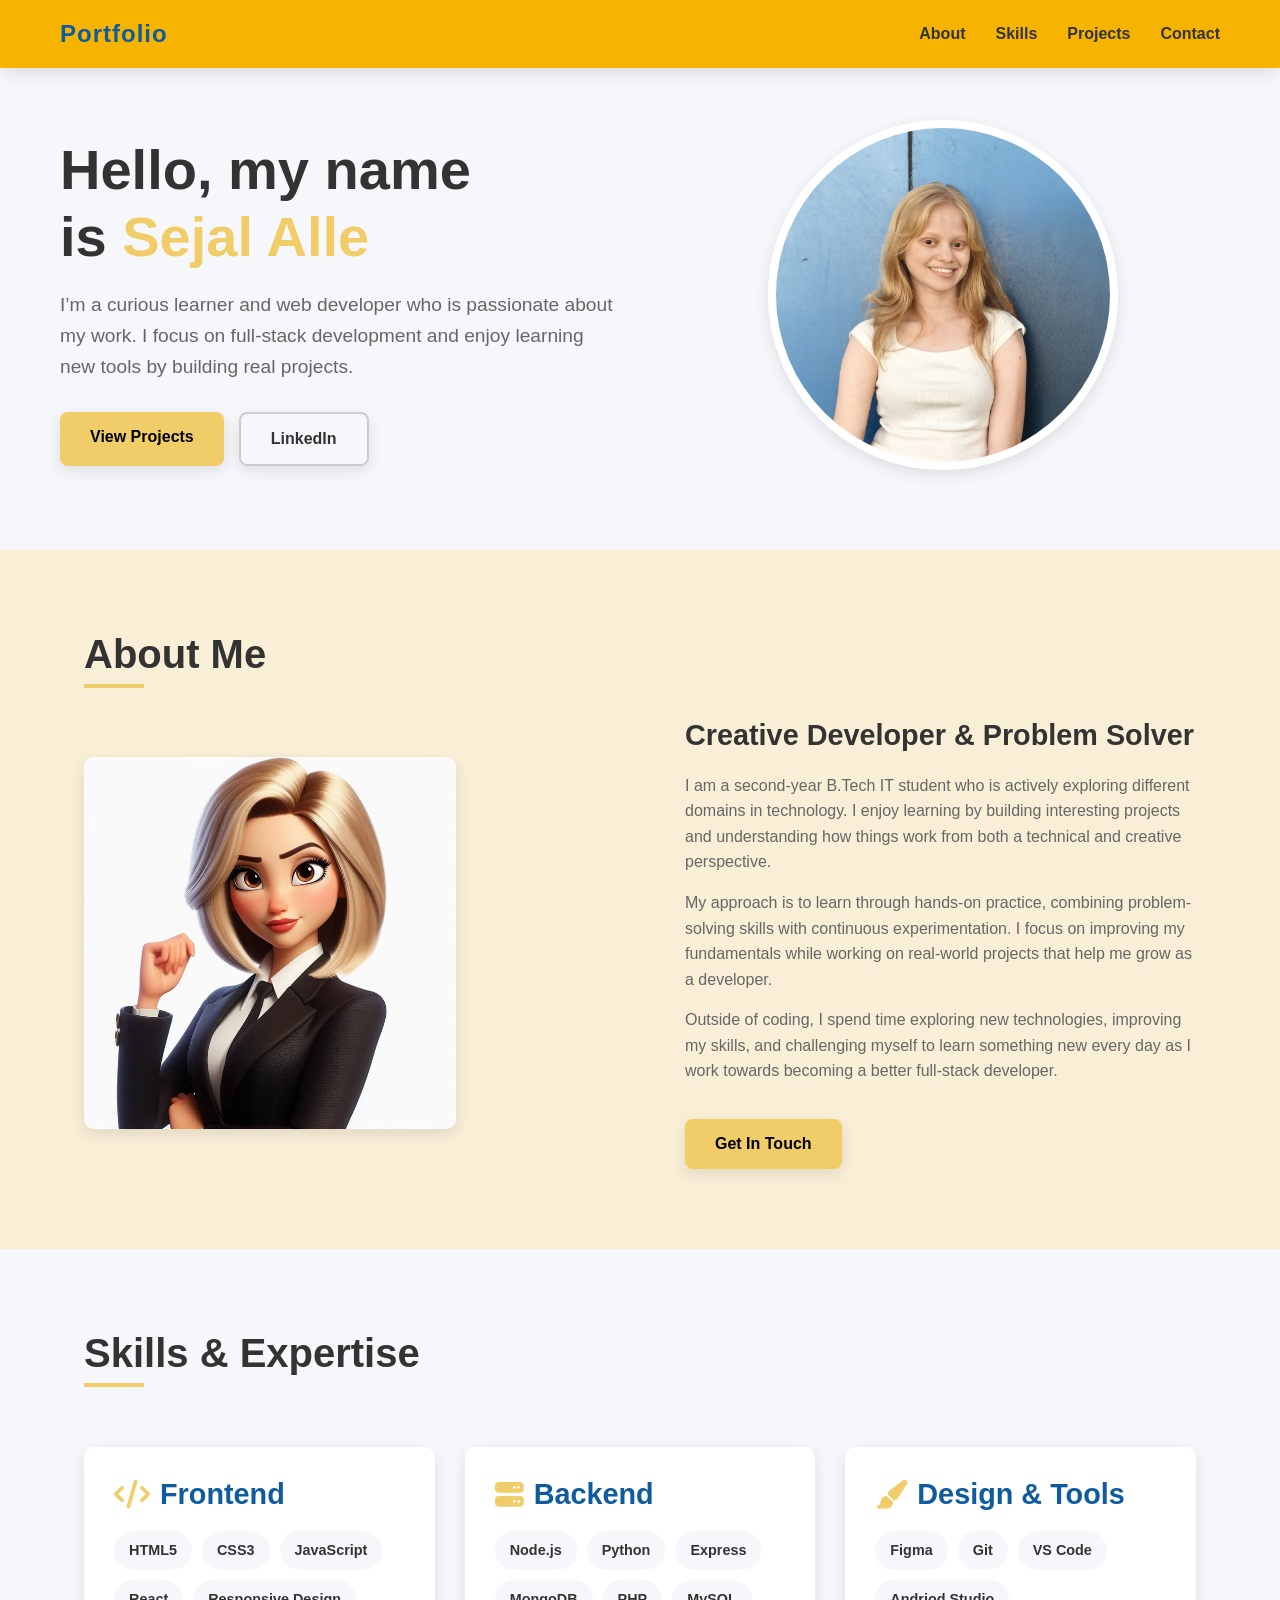
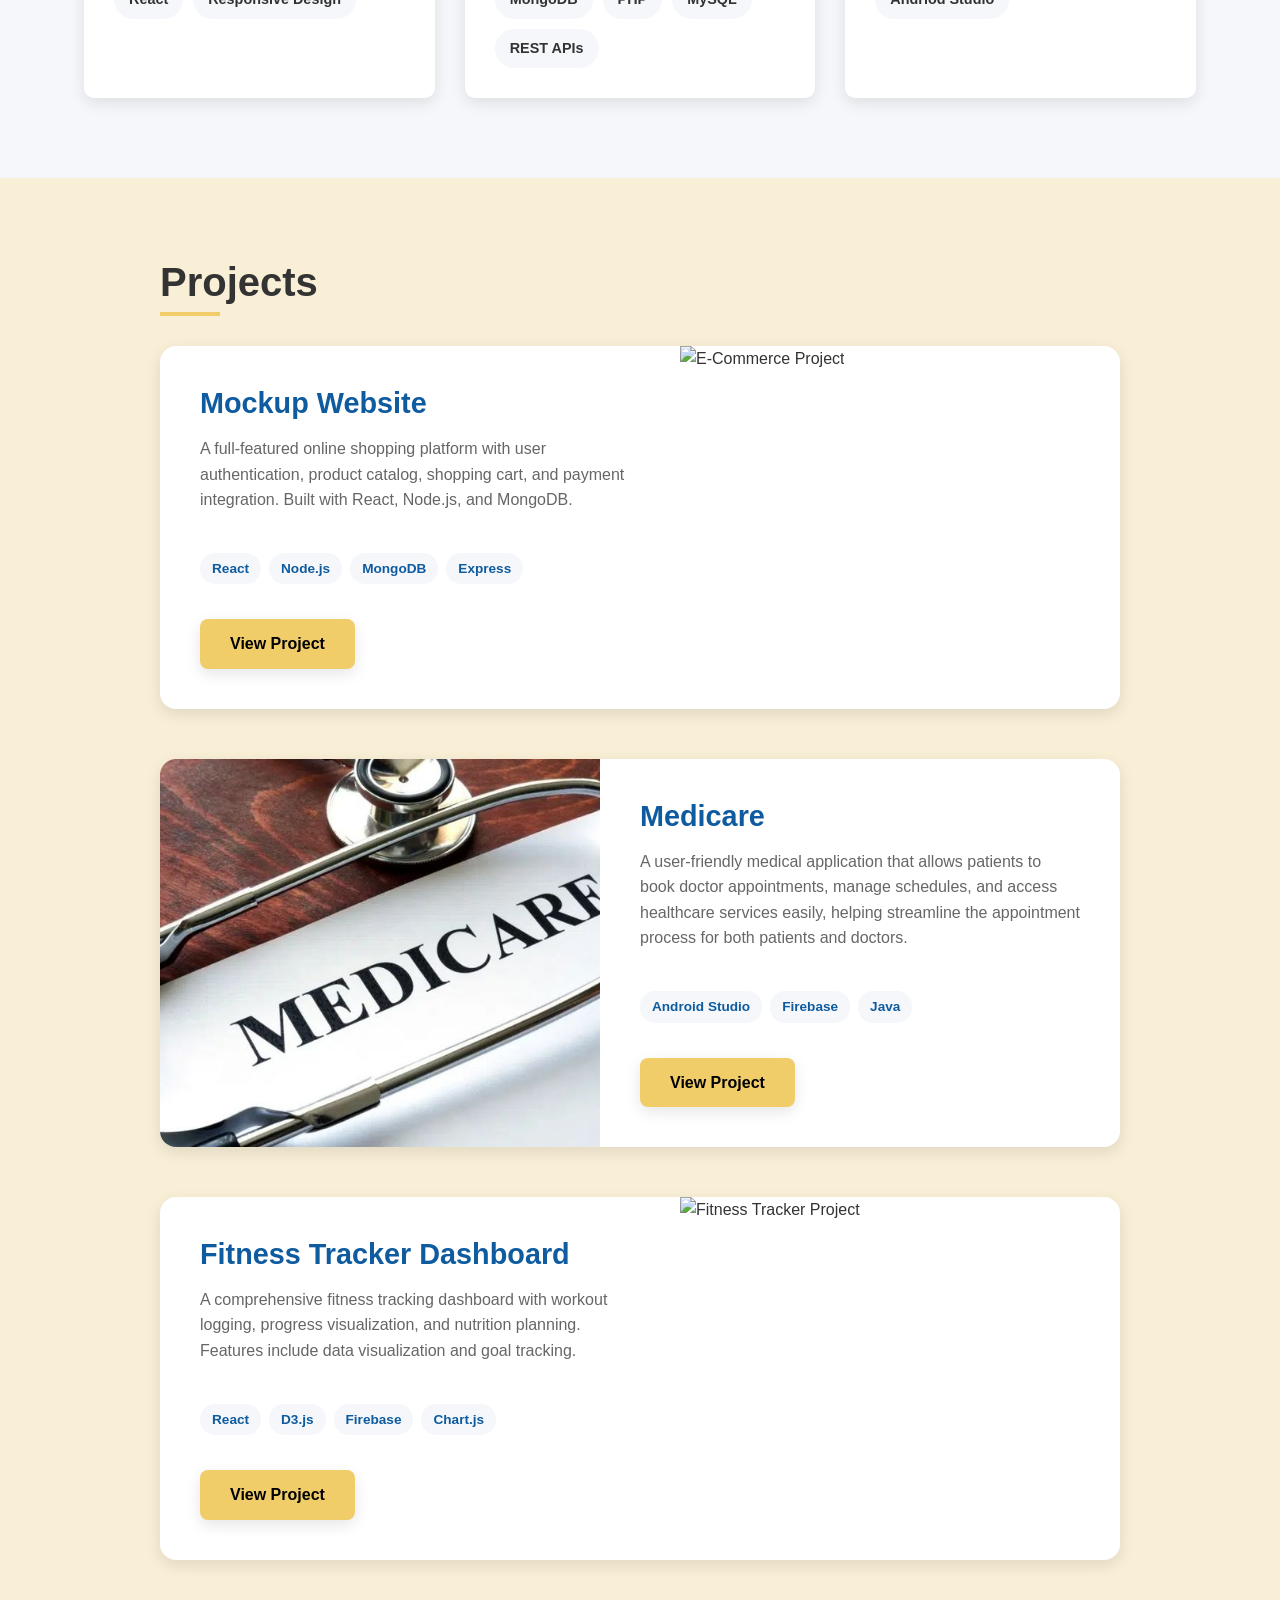
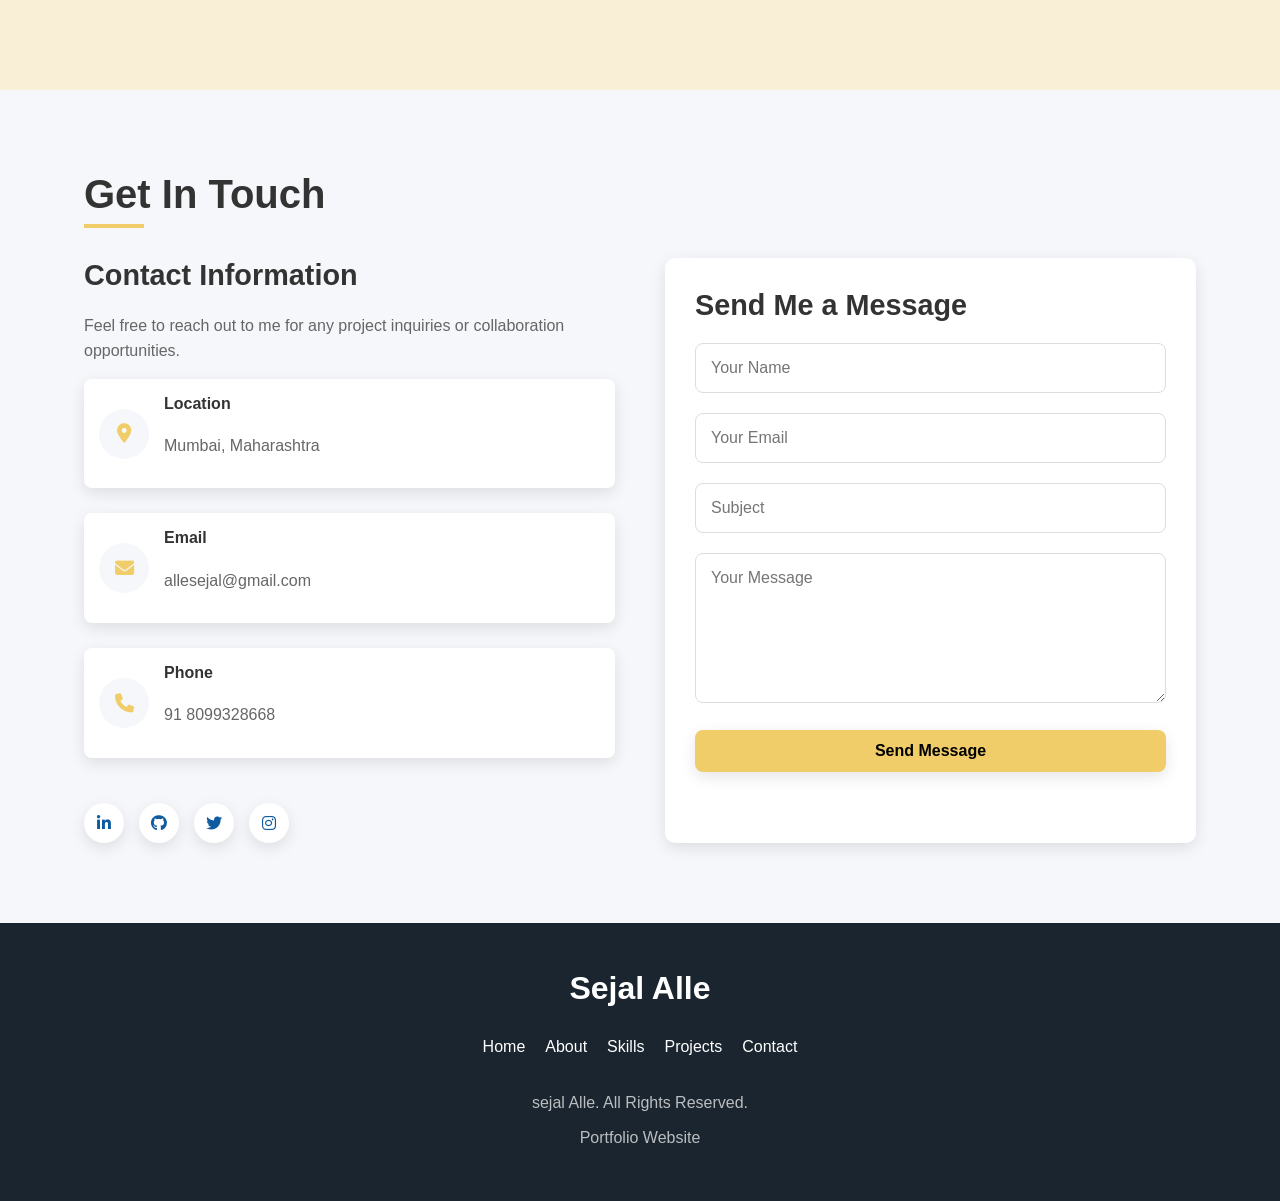
==== index.html @ 1742de55 "fist commit" ====
<!DOCTYPE html>
<html lang="en">
<head>
    <meta charset="UTF-8">
    <meta name="viewport" content="width=device-width, initial-scale=1.0">
    <title>Sejal Alle | Portfolio</title>
    <link rel="stylesheet" href="https://cdnjs.cloudflare.com/ajax/libs/font-awesome/6.4.0/css/all.min.css">
    <link rel="stylesheet" href="style.css">
</head>
<body>
    <!-- Navigation -->
    <nav class="navbar">
        <div class="nav-container">
            <div class="logo">Portfolio</div>
            <ul class="nav-links">
                <li><a href="#about">About</a></li>
                <li><a href="#skills">Skills</a></li>
                <li><a href="#projects">Projects</a></li>
                <li><a href="#contact">Contact</a></li>
            </ul>
            <div class="menu-toggle" id="menuToggle">
                <i class="fas fa-bars"></i>
            </div>
        </div>
    </nav>

    <!-- Hero Section -->
    <header class="hero" id="hero">
        <div class="hero-content">
            <!-- Left Text -->
            <div class="hero-text">
               
                <h1>Hello, my name<br>is <span>Sejal Alle</span></h1>
                <p>
                  I’m a curious learner and web developer who is passionate about my work. I focus on full-stack development and enjoy learning new tools by building real projects.                </p>
                <div class="hero-buttons">
                    <a href="#projects" class="btn primary">View Projects</a>
                    <a href="https://linkedin.com/in/sejal-alle-b240b9284" target="_blank" class="btn secondary">LinkedIn</a>
                </div>
            </div>
            <!-- Right Image -->
            <div class="hero-image">
                <img src="sejal.jpeg" alt="Sejal">
        </div>
    </header>

    <!-- About Section -->
    <section class="about" id="about">
        <div class="container">
            <h2>About Me</h2>
            <div class="about-content">
                <div class="about-image">
                    <img src="about.jpg" alt="About Sejal">
                </div>
                <div class="about-text">
                    <h3>Creative Developer & Problem Solver</h3>
                    <p>
                      I am a second-year B.Tech IT student who is actively exploring different domains in technology. I enjoy learning by building interesting projects and understanding how things work from both a technical and creative perspective.
                      </p>
                      
                      <p>
                      My approach is to learn through hands-on practice, combining problem-solving skills with continuous experimentation. I focus on improving my fundamentals while working on real-world projects that help me grow as a developer.
                      </p>
                      
                      <p>
                      Outside of coding, I spend time exploring new technologies, improving my skills, and challenging myself to learn something new every day as I work towards becoming a better full-stack developer.
                      </p>
                      
                    <a href="#contact" class="btn">Get In Touch</a>
                </div>
            </div>
        </div>
    </section>

    <!-- Skills Section -->
    <section class="skills-section" id="skills">
        <div class="container">
            <h2>Skills & Expertise</h2>
            <div class="skills-container">
                <div class="skill-category">
                    <h3><i class="fas fa-code"></i> Frontend</h3>
                    <div class="skills">
                        <span class="skill">HTML5</span>
                        <span class="skill">CSS3</span>
                        <span class="skill">JavaScript</span>
                        <span class="skill">React</span>
                        <span class="skill">Responsive Design</span>
                    </div>
                </div>
                <div class="skill-category">
                    <h3><i class="fas fa-server"></i> Backend</h3>
                    <div class="skills">
                        <span class="skill">Node.js</span>
                        <span class="skill">Python</span>
                        <span class="skill">Express</span>
                        <span class="skill">MongoDB</span>
                        <span class="skill">PHP</span>
                        <span class="skill">MySQL</span>
                        <span class="skill">REST APIs</span>
                    </div>
                </div>
                <div class="skill-category">
                    <h3><i class="fas fa-paint-brush"></i> Design & Tools</h3>
                    <div class="skills">
                        <span class="skill">Figma</span>
                        <span class="skill">Git</span>
                        <span class="skill">VS Code</span>
                        <span class="skill">Andriod Studio</span>
                    </div>
                </div>
            </div>
        </div>
    </section>

    <!-- Projects Section -->
    <section class="projects" id="projects">
        <div class="container">
            <h2>Projects</h2>
            <!-- Project 1 -->
            <div class="project-card">
                <div class="project-text">
                    <h3>Mockup Website</h3>
                    <p>A full-featured online shopping platform with user authentication, product catalog, shopping cart, and payment integration. Built with React, Node.js, and MongoDB.</p>
                    <div class="tech-stack">
                        <span>React</span>
                        <span>Node.js</span>
                        <span>MongoDB</span>
                        <span>Express</span>
                    </div>
                    <a href="#" class="btn">View Project</a>
                </div>
                <div class="project-image">
                    <img src="https://images.unsplash.com/photo-1544367567-0f2fcb009e0b?ixlib=rb-4.0.3&ixid=M3wxMjA3fDB8MHxwaG90by1wYWdlfHx8fGVufDB8fHx8fA%3D%3D&auto=format&fit=crop&w=1124&q=80" alt="E-Commerce Project">
                </div>
            </div>
            <!-- Project 2 -->
            <div class="project-card reverse">
                <div class="project-text">
                  <h3>Medicare</h3>
                  <p>
                  A user-friendly medical application that allows patients to book doctor appointments, manage schedules, and access healthcare services easily, helping streamline the appointment process for both patients and doctors.
                  </p>
                  
                    <div class="tech-stack">
                        <span>Android Studio</span>
                        <span>Firebase</span>
                        <span>Java</span>
                    </div>
                    <a href="#" class="btn">View Project</a>
                </div>
                <div class="project-image">
                  <img src="medicare.jpg" alt="Medicare Application">
                </div>
            </div>
            <!-- Project 3 -->
            <div class="project-card">
                <div class="project-text">
                    <h3>Fitness Tracker Dashboard</h3>
                    <p>A comprehensive fitness tracking dashboard with workout logging, progress visualization, and nutrition planning. Features include data visualization and goal tracking.</p>
                    <div class="tech-stack">
                        <span>React</span>
                        <span>D3.js</span>
                        <span>Firebase</span>
                        <span>Chart.js</span>
                    </div>
                    <a href="#" class="btn">View Project</a>
                </div>
                <div class="project-image">
                    <img src="https://images.unsplash.com/photo-1519389950473-47ba0277781c?ixlib=rb-4.0.3&ixid=M3wxMjA3fDB8MHxwaG90by1wYWdlfHx8fGVufDB8fHx8fA%3D%3D&auto=format&fit=crop&w=1170&q=80" alt="Fitness Tracker Project">
                </div>
            </div>
        </div>
    </section>

    <!-- Contact Section -->
    <section class="contact" id="contact">
        <div class="container">
            <h2>Get In Touch</h2>
            <div class="contact-content">
                <div class="contact-info">
                    <h3>Contact Information</h3>
                    <p>Feel free to reach out to me for any project inquiries or collaboration opportunities.</p>
                    <div class="contact-item">
                        <div class="contact-icon">
                            <i class="fas fa-map-marker-alt"></i>
                        </div>
                        <div>
                            <h4>Location</h4>
                            <p>Mumbai, Maharashtra</p>
                        </div>
                    </div>
                    <div class="contact-item">
                        <div class="contact-icon">
                            <i class="fas fa-envelope"></i>
                        </div>
                        <div>
                            <h4>Email</h4>
                            <p>allesejal@gmail.com</p>
                        </div>
                    </div>
                    <div class="contact-item">
                        <div class="contact-icon">
                            <i class="fas fa-phone"></i>
                        </div>
                        <div>
                            <h4>Phone</h4>
                            <p>91 8099328668</p>
                        </div>
                    </div>
                    <div class="social-links">
                        <a href="https://linkedin.com/in/sejal-alle-b240b9284" target="_blank"><i class="fab fa-linkedin-in"></i></a>
                        <a href="https://github.com/sejalalle" target="_blank"><i class="fab fa-github"></i></a>
                        <a href="https://twitter.com/" target="_blank"><i class="fab fa-twitter"></i></a>
                        <a href="https://www.instagram.com/sejal_alle_15/" target="_blank"><i class="fab fa-instagram"></i></a>
                    </div>
                </div>
                <div class="contact-form">
                    <h3>Send Me a Message</h3>
                    <form id="contactForm">
                        <input type="text" placeholder="Your Name" required>
                        <input type="email" placeholder="Your Email" required>
                        <input type="text" placeholder="Subject" required>
                        <textarea placeholder="Your Message" rows="5" required></textarea>
                        <button type="submit" class="btn">Send Message</button>
                    </form>
                </div>
            </div>
        </div>
    </section>

    <!-- Footer -->
    <footer>
        <div class="container">
            <div class="footer-logo">Sejal Alle</div>
            <div class="footer-links">
                <a href="#hero">Home</a>
                <a href="#about">About</a>
                <a href="#skills">Skills</a>
                <a href="#projects">Projects</a>
                <a href="#contact">Contact</a>
            </div>
            <p>sejal Alle. All Rights Reserved.</p>
            <p>Portfolio Website</p>
        </div>
    </footer>

    <script src="script.js"></script>
</body>
</html>
---- style.css ----
* {
    margin: 0;
    padding: 0;
    box-sizing: border-box;
    font-family: 'Segoe UI', Tahoma, Geneva, Verdana, sans-serif;
}

:root {
    --primary-color: #0e5b9f;
    --secondary-color: #09caf6;
    --accent-color: #f1cd6a;
    --light-color: #f5f7fa;
    --dark-color: #1a252f;
    --text-color: #333;
    --text-light: #666;
    --shadow: 0 5px 15px rgba(0, 0, 0, 0.1);
    --transition: all 0.3s ease;
}

html {
    scroll-behavior: smooth;
}

body {
    line-height: 1.6;
    color: var(--text-color);
    background-color: #f9efd7;
    overflow-x: hidden;
}

.container {
    width: 90%;
    max-width: 1200px;
    margin: 0 auto;
    padding: 0 20px;
}

section {
    padding: 80px 0;
}

h1, h2, h3, h4 {
    font-weight: 700;
    line-height: 1.2;
    margin-bottom: 20px;
}

h2 {
    font-size: 2.5rem;
    position: relative;
    display: inline-block;
    margin-bottom: 40px;
}

h2:after {
    content: '';
    position: absolute;
    bottom: -10px;
    left: 0;
    width: 60px;
    height: 4px;
    background-color: var(--accent-color);
}

h3 {
    font-size: 1.8rem;
}

p {
    margin-bottom: 15px;
    color: var(--text-light);
    line-height: 1.6;
}

.btn {
    display: inline-block;
    padding: 12px 30px;
    background-color: var(--accent-color);
    color: #000;
    border: none;
    border-radius: 8px;
    cursor: pointer;
    text-decoration: none;
    font-weight: 600;
    transition: var(--transition);
    box-shadow: var(--shadow);
    font-size: 16px;
}

.btn:hover {
    background-color: #edd79f;
    transform: translateY(-3px);
    box-shadow: 0 8px 20px rgba(0, 0, 0, 0.15);
}

.btn.primary {
    background-color: var(--accent-color);
    color: #000;
}

.btn.secondary {
    background-color: transparent;
    border: 2px solid #ccc;
    color: var(--text-color);
}

.btn.secondary:hover {
    background-color: #f5f5f5;
    border-color: var(--accent-color);
    color: var(--accent-color);
}

/* Navigation */
.navbar {
    position: fixed;
    top: 0;
    left: 0;
    width: 100%;
    background-color: #f6b400;
    box-shadow: var(--shadow);
    z-index: 1000;
    padding: 15px 0;
}

.nav-container {
    display: flex;
    justify-content: space-between;
    align-items: center;
    max-width: 1200px;
    margin: 0 auto;
    padding: 0 20px;
}

.logo {
    font-weight: 700;
    font-size: 24px;
    letter-spacing: 1px;
    color: var(--primary-color);
}

.nav-links {
    display: flex;
    list-style: none;
    gap: 30px;
}

.nav-links a {
    text-decoration: none;
    color: var(--text-color);
    font-weight: 600;
    font-size: 16px;
    transition: var(--transition);
    padding: 5px 0;
    position: relative;
}

.nav-links a:hover {
    color: var(--accent-color);
}

.nav-links a:after {
    content: '';
    position: absolute;
    bottom: 0;
    left: 0;
    width: 0;
    height: 2px;
    background-color: var(--accent-color);
    transition: width 0.3s ease;
}

.nav-links a:hover:after {
    width: 100%;
}

.menu-toggle {
    display: none;
    font-size: 1.5rem;
    cursor: pointer;
    color: var(--primary-color);
}

/* Hero Section */
.hero {
    padding: 120px 0 80px;
    background-color: var(--light-color);
}

.hero-content {
    display: flex;
    align-items: center;
    justify-content: space-between;
    max-width: 1200px;
    margin: 0 auto;
    padding: 0 20px;
    gap: 50px;
}

.hero-text {
    flex: 1;
    max-width: 600px;
}

.hero-text small {
    color: var(--text-light);
    font-size: 16px;
    display: block;
    margin-bottom: 10px;
}

.hero-text h1 {
    font-size: 3.5rem;
    margin: 12px 0;
    line-height: 1.2;
}

.hero-text h1 span {
    color: var(--accent-color);
}

.hero-text p {
    font-size: 1.2rem;
    margin: 20px 0 30px;
    color: var(--text-light);
}

.hero-buttons {
    display: flex;
    gap: 15px;
    margin-top: 30px;
}

.hero-image {
    flex: 1;
    display: flex;
    justify-content: center;
    align-items: center;
}

.hero-image img {
    width: 350px;
    height: 350px;
    border-radius: 50%;
    object-fit: cover;
    border: 8px solid white;
    box-shadow: var(--shadow);
}

/* About Section */
.about-content {
    display: grid;
    grid-template-columns: 1fr 1fr;
    gap: 50px;
    align-items: center;
}

.about-image {
    width: 70%;
    border-radius: 10px;
    overflow: hidden;
    box-shadow: var(--shadow);
}

.about-image img {
    width: 100%;
    height: auto;
    display: block;
    transition: transform 0.5s ease;
}

.about-image img:hover {
    transform: scale(1.05);
}

.about-text {
    padding-left: 20px;
}

.about-text .btn {
    margin-top: 20px;
}

/* Skills Section */
.skills-section {
    background-color: var(--light-color);
}

.skills-container {
    display: grid;
    grid-template-columns: repeat(auto-fit, minmax(300px, 1fr));
    gap: 30px;
    margin-top: 30px;
}

.skill-category {
    background-color: white;
    padding: 30px;
    border-radius: 10px;
    box-shadow: var(--shadow);
    transition: var(--transition);
}

.skill-category:hover {
    transform: translateY(-10px);
    box-shadow: 0 15px 30px rgba(0, 0, 0, 0.15);
}

.skill-category h3 {
    display: flex;
    align-items: center;
    gap: 10px;
    color: var(--primary-color);
    margin-bottom: 20px;
}

.skill-category h3 i {
    color: var(--accent-color);
}

.skills {
    display: flex;
    flex-wrap: wrap;
    gap: 10px;
}

.skill {
    background-color: var(--light-color);
    padding: 8px 15px;
    border-radius: 20px;
    font-size: 0.9rem;
    font-weight: 600;
    color: var(--text-color);
    transition: var(--transition);
}

.skill:hover {
    background-color: var(--accent-color);
    color: #000;
    transform: translateY(-3px);
}

/* Projects Section */
.projects .container {
    max-width: 1000px;
}

.project-card {
    display: flex;
    background: #fff;
    border-radius: 16px;
    overflow: hidden;
    margin-bottom: 50px;
    box-shadow: var(--shadow);
    transition: var(--transition);
}

.project-card:hover {
    transform: translateY(-10px);
    box-shadow: 0 20px 40px rgba(0, 0, 0, 0.15);
}

.project-card.reverse {
    flex-direction: row-reverse;
}

.project-text {
    flex: 1;
    padding: 40px;
    display: flex;
    flex-direction: column;
    justify-content: center;
}

.project-text h3 {
    font-size: 1.8rem;
    margin-bottom: 15px;
    color: var(--primary-color);
}

.project-text p {
    margin-bottom: 20px;
}

.tech-stack {
    display: flex;
    flex-wrap: wrap;
    gap: 8px;
    margin: 20px 0;
}

.tech-stack span {
    background-color: var(--light-color);
    padding: 5px 12px;
    border-radius: 15px;
    font-size: 0.85rem;
    font-weight: 600;
    color: var(--primary-color);
}

.project-text .btn {
    align-self: flex-start;
    margin-top: 15px;
}

.project-image {
    flex: 1;
    min-height: 300px;
}

.project-image img {
    width: 100%;
    height: 100%;
    object-fit: cover;
    transition: transform 0.5s ease;
}

.project-card:hover .project-image img {
    transform: scale(1.05);
}

/* Contact Section */
.contact {
    background-color: var(--light-color);
}

.contact-content {
    display: grid;
    grid-template-columns: repeat(auto-fit, minmax(300px, 1fr));
    gap: 50px;
}

.contact-info {
    display: flex;
    flex-direction: column;
}

.contact-item {
    display: flex;
    align-items: center;
    margin-bottom: 25px;
    padding: 15px;
    background-color: white;
    border-radius: 8px;
    box-shadow: var(--shadow);
    transition: var(--transition);
}

.contact-item:hover {
    transform: translateX(10px);
}

.contact-icon {
    width: 50px;
    height: 50px;
    background-color: var(--light-color);
    border-radius: 50%;
    display: flex;
    justify-content: center;
    align-items: center;
    margin-right: 15px;
    color: var(--accent-color);
    font-size: 1.2rem;
}

.contact-info .social-links {
    display: flex;
    gap: 15px;
    margin-top: 20px;
}

.contact-info .social-links a {
    display: inline-flex;
    justify-content: center;
    align-items: center;
    width: 40px;
    height: 40px;
    background-color: white;
    border-radius: 50%;
    color: var(--primary-color);
    text-decoration: none;
    transition: var(--transition);
    box-shadow: var(--shadow);
}

.contact-info .social-links a:hover {
    background-color: var(--accent-color);
    color: #000;
    transform: translateY(-3px);
}

.contact-form {
    background-color: white;
    padding: 30px;
    border-radius: 10px;
    box-shadow: var(--shadow);
}

.contact-form input,
.contact-form textarea {
    width: 100%;
    padding: 15px;
    margin-bottom: 20px;
    border: 1px solid #ddd;
    border-radius: 8px;
    font-size: 1rem;
    transition: var(--transition);
}

.contact-form input:focus,
.contact-form textarea:focus {
    outline: none;
    border-color: var(--accent-color);
    box-shadow: 0 0 0 3px rgba(246, 180, 0, 0.2);
}

.contact-form textarea {
    height: 150px;
    resize: vertical;
}

.contact-form button {
    width: 100%;
}

/* Footer */
footer {
    background-color: var(--dark-color);
    color: white;
    padding: 40px 0;
    text-align: center;
}

.footer-logo {
    font-size: 2rem;
    font-weight: 700;
    margin-bottom: 20px;
    color: white;
}

.footer-links {
    display: flex;
    justify-content: center;
    flex-wrap: wrap;
    gap: 20px;
    margin-bottom: 30px;
}

.footer-links a {
    color: white;
    text-decoration: none;
    transition: var(--transition);
}

.footer-links a:hover {
    color: var(--accent-color);
}

footer p {
    color: rgba(255, 255, 255, 0.7);
    margin-bottom: 10px;
}

/* Responsive Styles */
@media (max-width: 992px) {
    h1 {
        font-size: 2.8rem;
    }
    
    h2 {
        font-size: 2.2rem;
    }
    
    .hero-content {
        flex-direction: column;
        text-align: center;
    }
    
    .hero-buttons {
        justify-content: center;
    }
    
    .about-content {
        grid-template-columns: 1fr;
        text-align: center;
    }
    
    .about-text {
        padding-left: 0;
    }
    
    .hero-image img {
        width: 280px;
        height: 280px;
    }
}

@media (max-width: 768px) {
    .menu-toggle {
        display: block;
    }
    
    .nav-links {
        position: fixed;
        top: 70px;
        left: -100%;
        width: 100%;
        flex-direction: column;
        background-color: white;
        box-shadow: var(--shadow);
        padding: 20px;
        transition: var(--transition);
        gap: 0;
    }
    
    .nav-links.active {
        left: 0;
    }
    
    .nav-links li {
        margin: 10px 0;
    }
    
    .nav-links a {
        display: block;
        padding: 10px 0;
    }
    
    h1 {
        font-size: 2.5rem;
    }
    
    h2 {
        font-size: 2rem;
    }
    
    section {
        padding: 60px 0;
    }
    
    .project-card,
    .project-card.reverse {
        flex-direction: column;
    }
    
    .project-text {
        padding: 30px;
    }
    
    .project-image {
        min-height: 250px;
    }
}

@media (max-width: 576px) {
    .hero-image img {
        width: 250px;
        height: 250px;
    }
    
    h1 {
        font-size: 2.2rem;
    }
    
    .hero-text p {
        font-size: 1rem;
    }
    
    .hero-buttons {
        flex-direction: column;
        gap: 10px;
    }
    
    .hero-buttons .btn {
        width: 100%;
        text-align: center;
    }
    
    .skills-container {
        grid-template-columns: 1fr;
    }
    
    .contact-content {
        grid-template-columns: 1fr;
    }
}
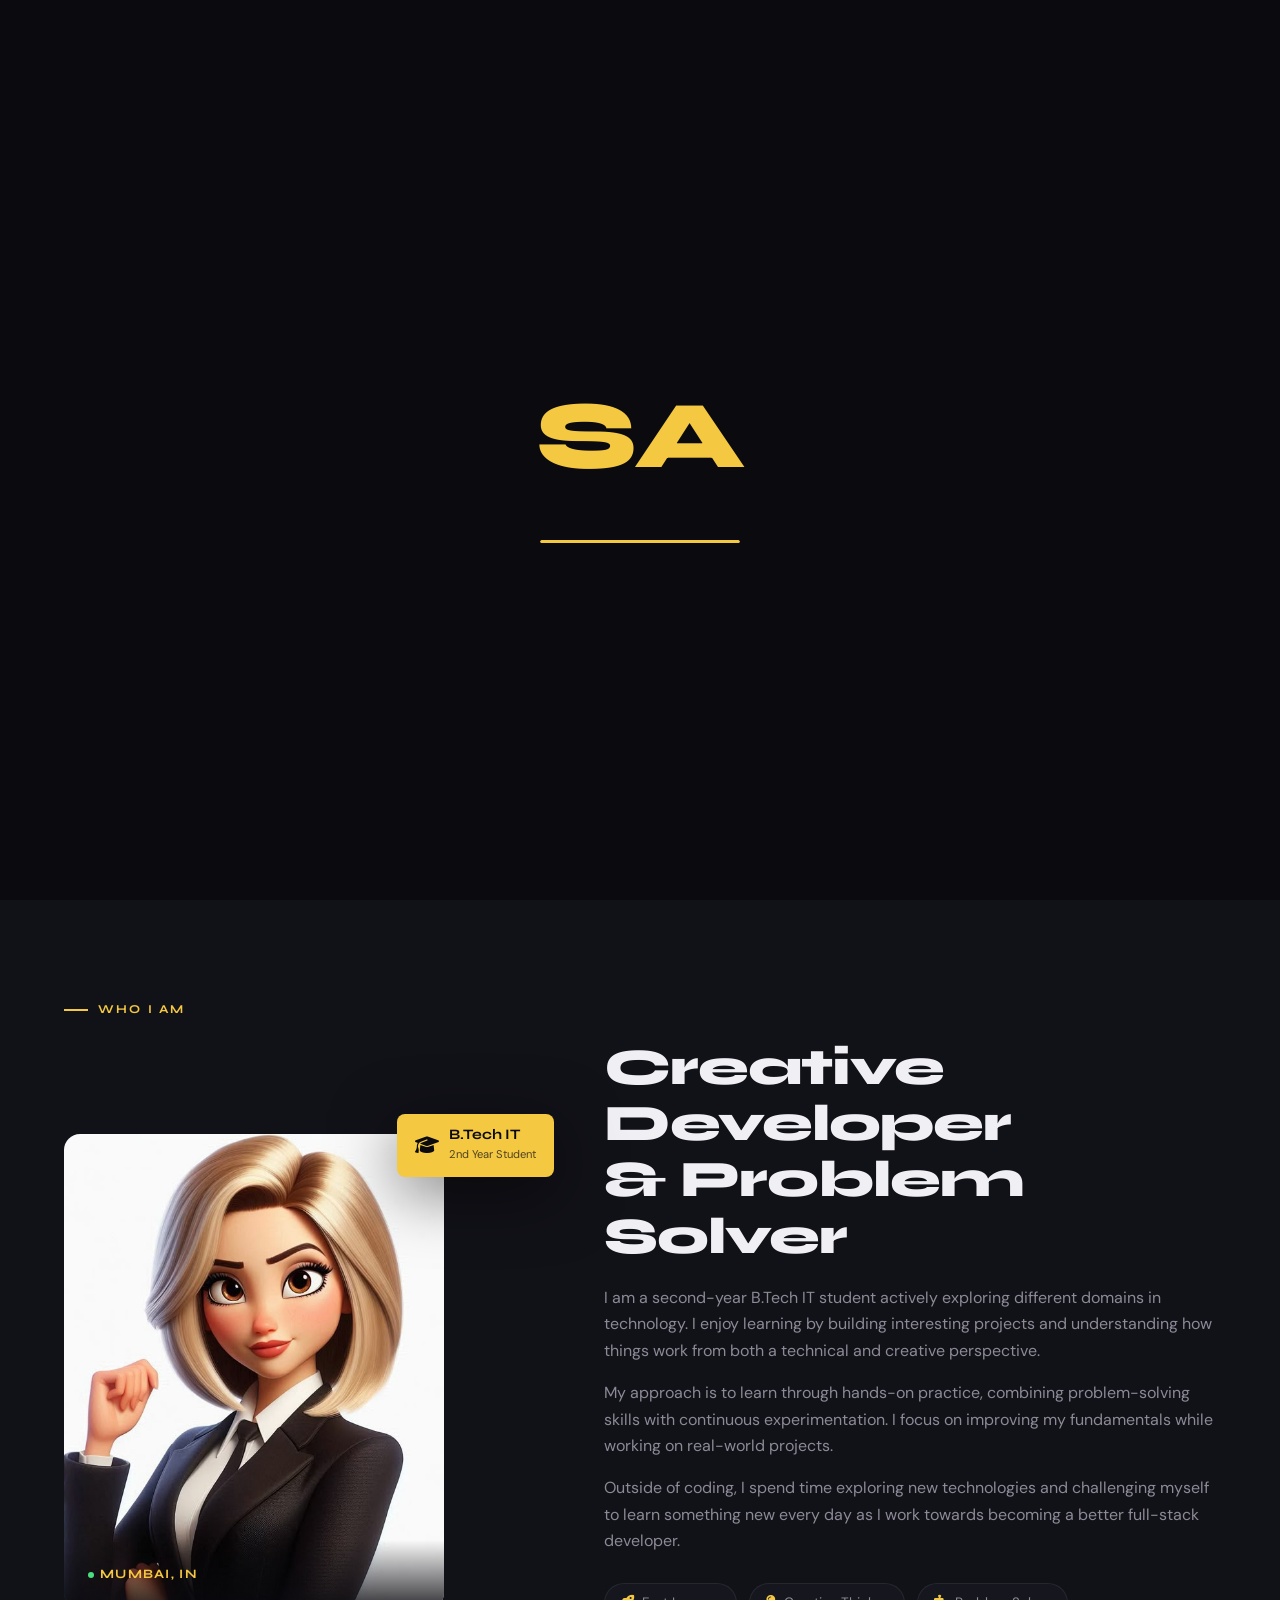
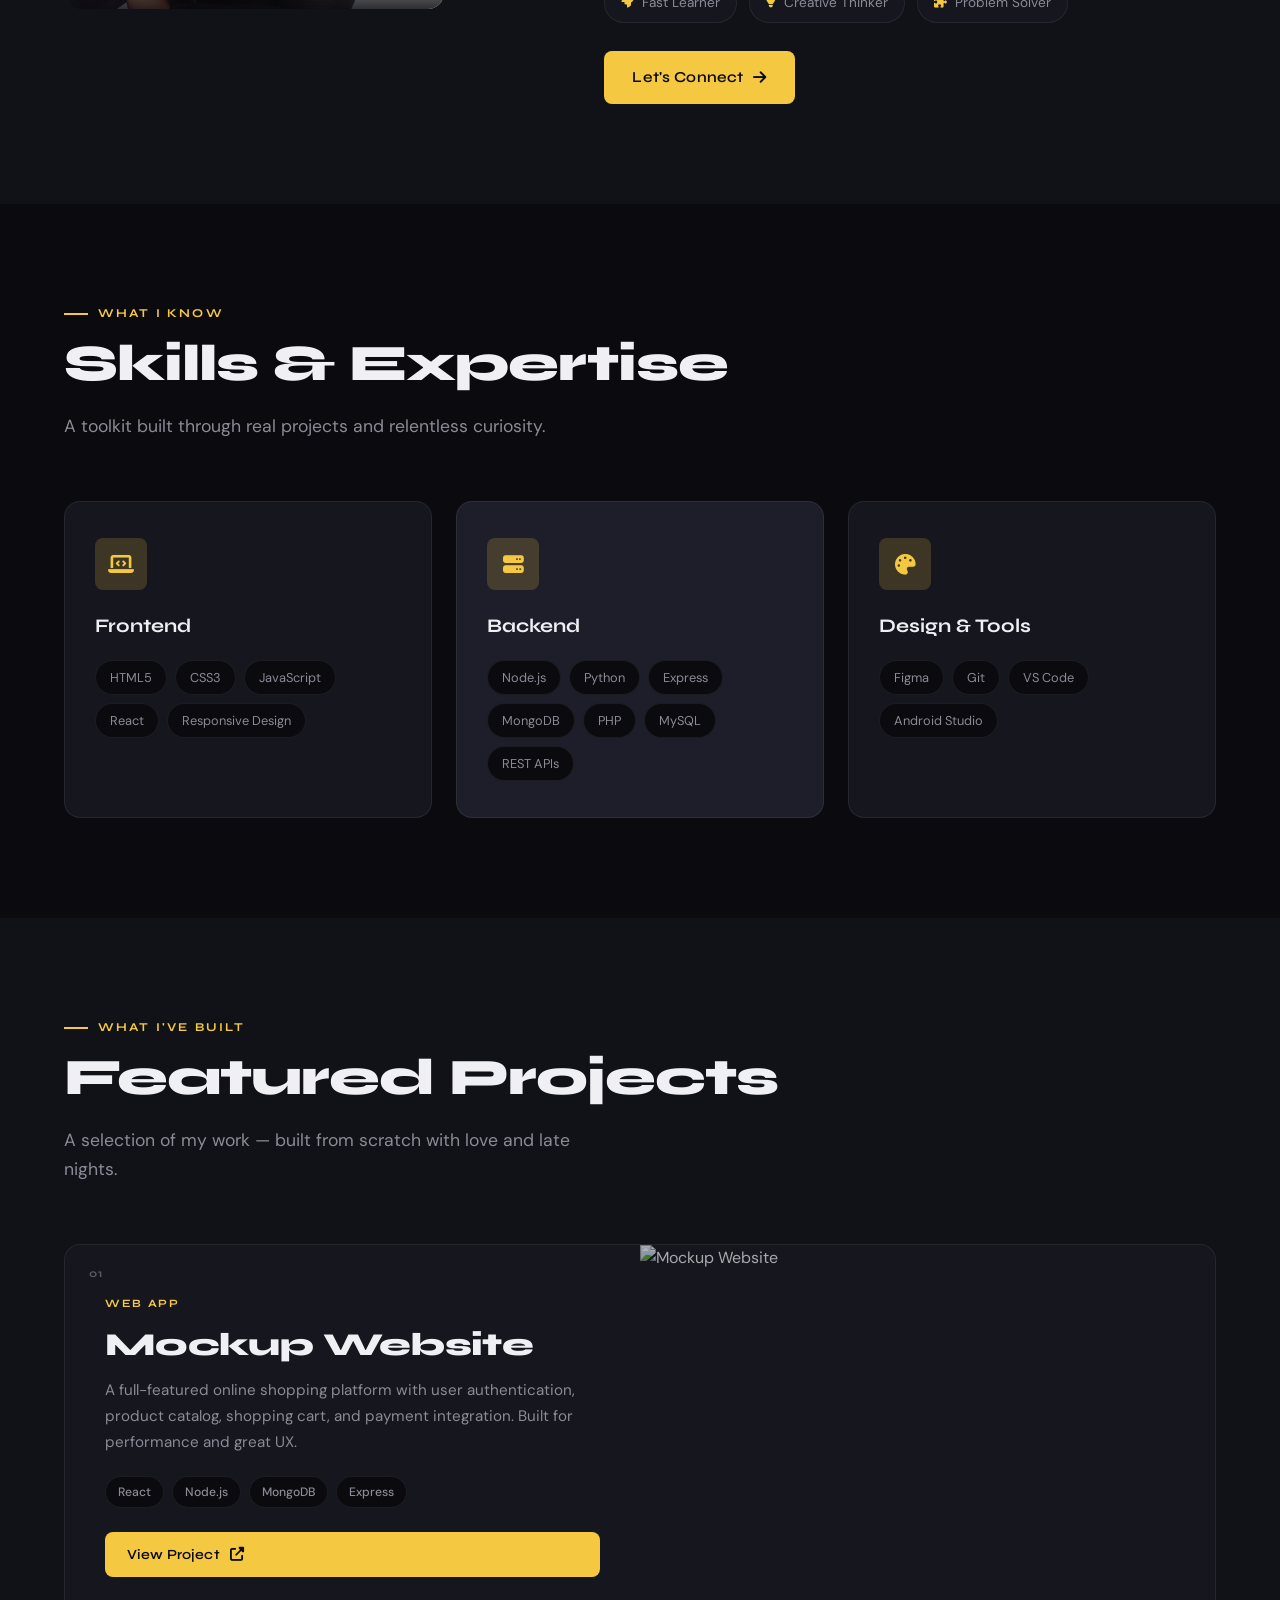
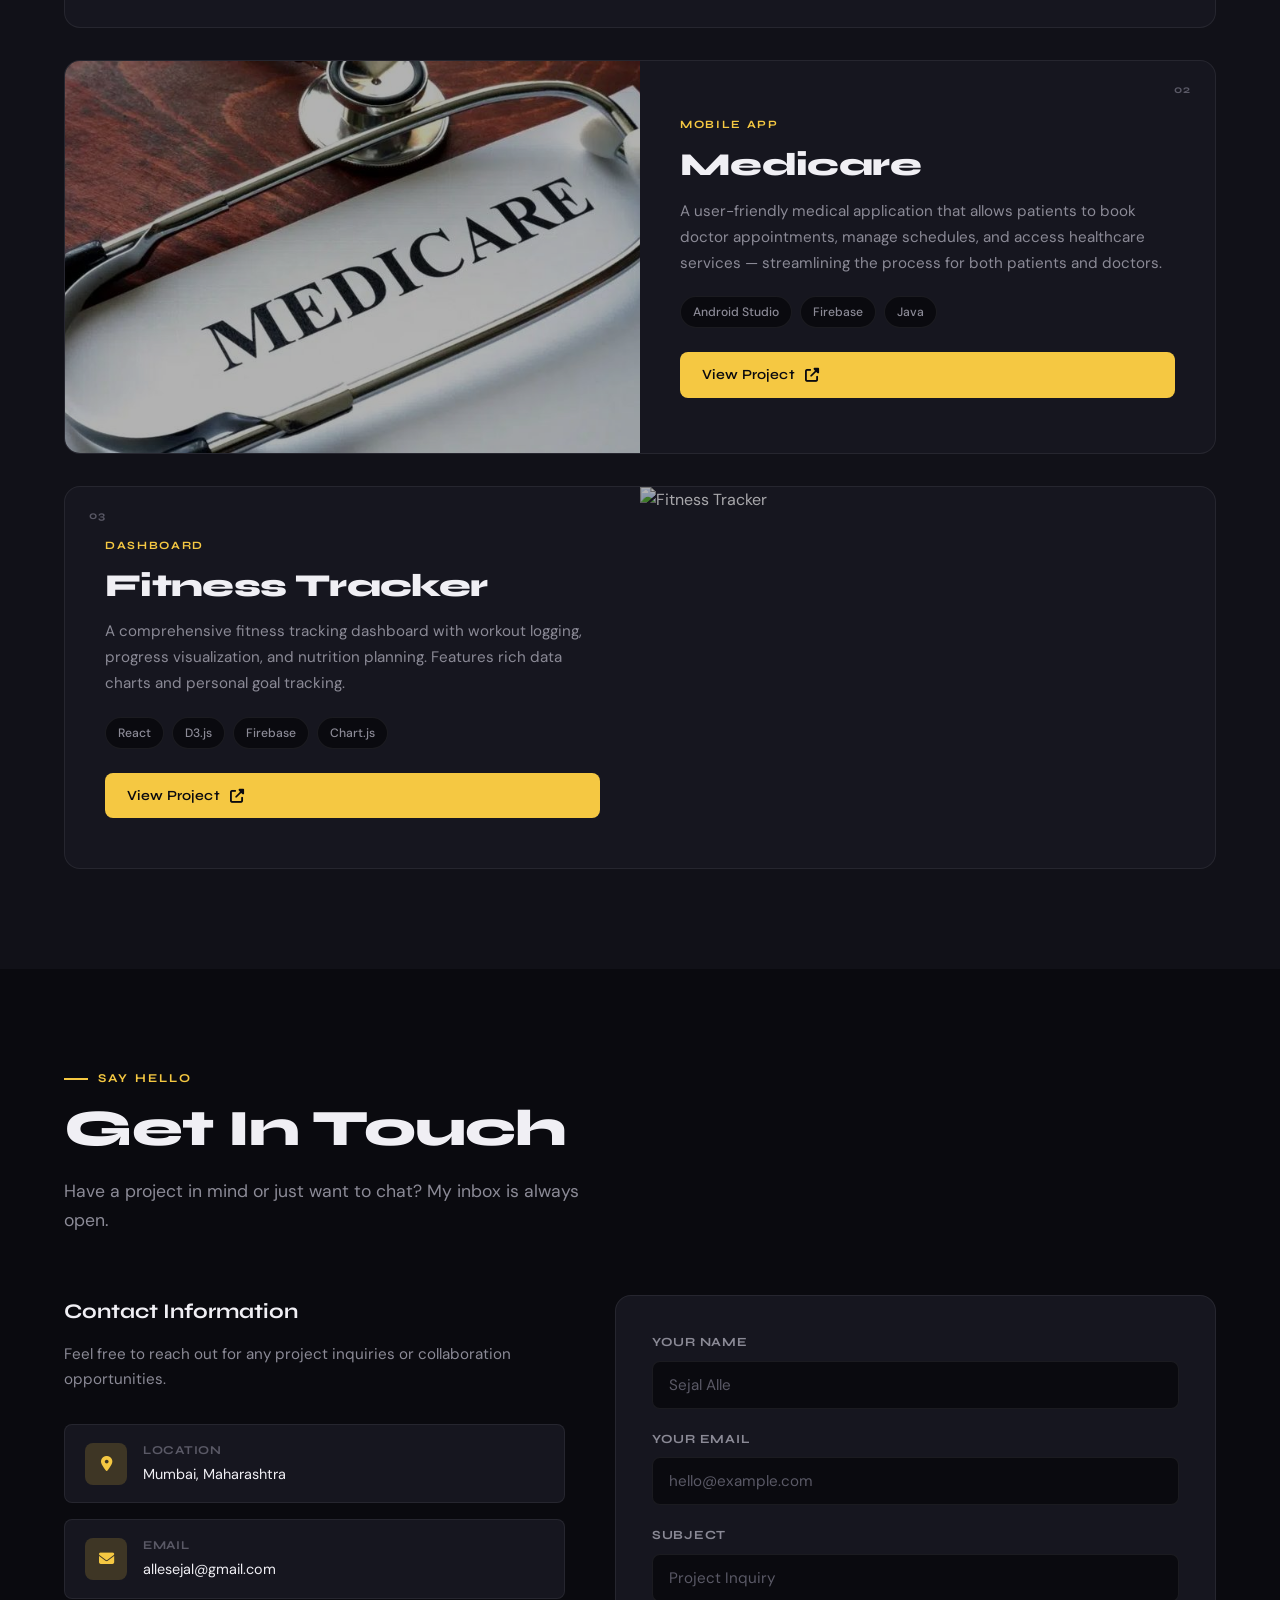
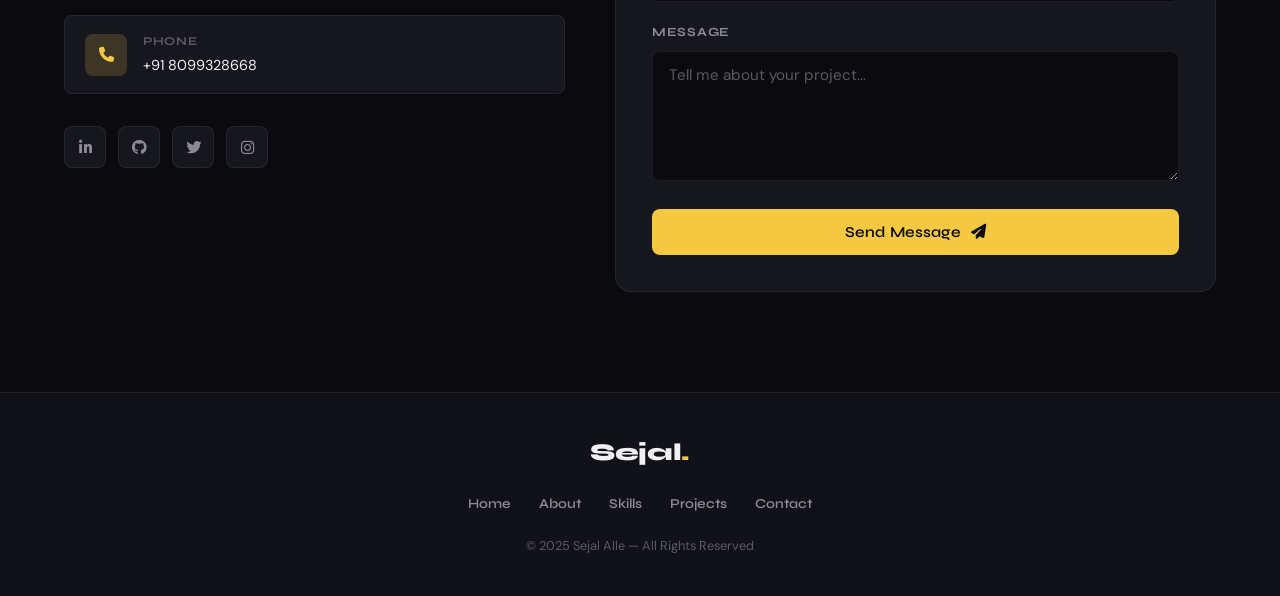
==== commit f1bc467f: "updated commit" ====
--- a/index.html
+++ b/index.html
@@ -1,249 +1,394 @@
 <!DOCTYPE html>
 <html lang="en">
 <head>
-    <meta charset="UTF-8">
-    <meta name="viewport" content="width=device-width, initial-scale=1.0">
-    <title>Sejal Alle | Portfolio</title>
-    <link rel="stylesheet" href="https://cdnjs.cloudflare.com/ajax/libs/font-awesome/6.4.0/css/all.min.css">
-    <link rel="stylesheet" href="style.css">
+  <meta charset="UTF-8" />
+  <meta name="viewport" content="width=device-width, initial-scale=1.0" />
+  <title>Sejal Alle | Developer Portfolio</title>
+  <link rel="preconnect" href="https://fonts.googleapis.com" />
+  <link rel="preconnect" href="https://fonts.gstatic.com" crossorigin />
+  <link href="https://fonts.googleapis.com/css2?family=Syne:wght@400;600;700;800&family=DM+Sans:ital,opsz,wght@0,9..40,300;0,9..40,400;0,9..40,500;1,9..40,300&display=swap" rel="stylesheet" />
+  <link rel="stylesheet" href="https://cdnjs.cloudflare.com/ajax/libs/font-awesome/6.4.0/css/all.min.css" />
+  <link rel="stylesheet" href="style.css" />
 </head>
 <body>
-    <!-- Navigation -->
-    <nav class="navbar">
-        <div class="nav-container">
-            <div class="logo">Portfolio</div>
-            <ul class="nav-links">
-                <li><a href="#about">About</a></li>
-                <li><a href="#skills">Skills</a></li>
-                <li><a href="#projects">Projects</a></li>
-                <li><a href="#contact">Contact</a></li>
-            </ul>
-            <div class="menu-toggle" id="menuToggle">
-                <i class="fas fa-bars"></i>
-            </div>
-        </div>
-    </nav>
-
-    <!-- Hero Section -->
-    <header class="hero" id="hero">
-        <div class="hero-content">
-            <!-- Left Text -->
-            <div class="hero-text">
-               
-                <h1>Hello, my name<br>is <span>Sejal Alle</span></h1>
-                <p>
-                  I’m a curious learner and web developer who is passionate about my work. I focus on full-stack development and enjoy learning new tools by building real projects.                </p>
-                <div class="hero-buttons">
-                    <a href="#projects" class="btn primary">View Projects</a>
-                    <a href="https://linkedin.com/in/sejal-alle-b240b9284" target="_blank" class="btn secondary">LinkedIn</a>
-                </div>
-            </div>
-            <!-- Right Image -->
-            <div class="hero-image">
-                <img src="sejal.jpeg" alt="Sejal">
-        </div>
-    </header>
-
-    <!-- About Section -->
-    <section class="about" id="about">
-        <div class="container">
-            <h2>About Me</h2>
-            <div class="about-content">
-                <div class="about-image">
-                    <img src="about.jpg" alt="About Sejal">
-                </div>
-                <div class="about-text">
-                    <h3>Creative Developer & Problem Solver</h3>
-                    <p>
-                      I am a second-year B.Tech IT student who is actively exploring different domains in technology. I enjoy learning by building interesting projects and understanding how things work from both a technical and creative perspective.
-                      </p>
-                      
-                      <p>
-                      My approach is to learn through hands-on practice, combining problem-solving skills with continuous experimentation. I focus on improving my fundamentals while working on real-world projects that help me grow as a developer.
-                      </p>
-                      
-                      <p>
-                      Outside of coding, I spend time exploring new technologies, improving my skills, and challenging myself to learn something new every day as I work towards becoming a better full-stack developer.
-                      </p>
-                      
-                    <a href="#contact" class="btn">Get In Touch</a>
-                </div>
-            </div>
-        </div>
-    </section>
-
-    <!-- Skills Section -->
-    <section class="skills-section" id="skills">
-        <div class="container">
-            <h2>Skills & Expertise</h2>
-            <div class="skills-container">
-                <div class="skill-category">
-                    <h3><i class="fas fa-code"></i> Frontend</h3>
-                    <div class="skills">
-                        <span class="skill">HTML5</span>
-                        <span class="skill">CSS3</span>
-                        <span class="skill">JavaScript</span>
-                        <span class="skill">React</span>
-                        <span class="skill">Responsive Design</span>
-                    </div>
-                </div>
-                <div class="skill-category">
-                    <h3><i class="fas fa-server"></i> Backend</h3>
-                    <div class="skills">
-                        <span class="skill">Node.js</span>
-                        <span class="skill">Python</span>
-                        <span class="skill">Express</span>
-                        <span class="skill">MongoDB</span>
-                        <span class="skill">PHP</span>
-                        <span class="skill">MySQL</span>
-                        <span class="skill">REST APIs</span>
-                    </div>
-                </div>
-                <div class="skill-category">
-                    <h3><i class="fas fa-paint-brush"></i> Design & Tools</h3>
-                    <div class="skills">
-                        <span class="skill">Figma</span>
-                        <span class="skill">Git</span>
-                        <span class="skill">VS Code</span>
-                        <span class="skill">Andriod Studio</span>
-                    </div>
-                </div>
-            </div>
-        </div>
-    </section>
-
-    <!-- Projects Section -->
-    <section class="projects" id="projects">
-        <div class="container">
-            <h2>Projects</h2>
-            <!-- Project 1 -->
-            <div class="project-card">
-                <div class="project-text">
-                    <h3>Mockup Website</h3>
-                    <p>A full-featured online shopping platform with user authentication, product catalog, shopping cart, and payment integration. Built with React, Node.js, and MongoDB.</p>
-                    <div class="tech-stack">
-                        <span>React</span>
-                        <span>Node.js</span>
-                        <span>MongoDB</span>
-                        <span>Express</span>
-                    </div>
-                    <a href="#" class="btn">View Project</a>
-                </div>
-                <div class="project-image">
-                    <img src="https://images.unsplash.com/photo-1544367567-0f2fcb009e0b?ixlib=rb-4.0.3&ixid=M3wxMjA3fDB8MHxwaG90by1wYWdlfHx8fGVufDB8fHx8fA%3D%3D&auto=format&fit=crop&w=1124&q=80" alt="E-Commerce Project">
-                </div>
-            </div>
-            <!-- Project 2 -->
-            <div class="project-card reverse">
-                <div class="project-text">
-                  <h3>Medicare</h3>
-                  <p>
-                  A user-friendly medical application that allows patients to book doctor appointments, manage schedules, and access healthcare services easily, helping streamline the appointment process for both patients and doctors.
-                  </p>
-                  
-                    <div class="tech-stack">
-                        <span>Android Studio</span>
-                        <span>Firebase</span>
-                        <span>Java</span>
-                    </div>
-                    <a href="#" class="btn">View Project</a>
-                </div>
-                <div class="project-image">
-                  <img src="medicare.jpg" alt="Medicare Application">
-                </div>
-            </div>
-            <!-- Project 3 -->
-            <div class="project-card">
-                <div class="project-text">
-                    <h3>Fitness Tracker Dashboard</h3>
-                    <p>A comprehensive fitness tracking dashboard with workout logging, progress visualization, and nutrition planning. Features include data visualization and goal tracking.</p>
-                    <div class="tech-stack">
-                        <span>React</span>
-                        <span>D3.js</span>
-                        <span>Firebase</span>
-                        <span>Chart.js</span>
-                    </div>
-                    <a href="#" class="btn">View Project</a>
-                </div>
-                <div class="project-image">
-                    <img src="https://images.unsplash.com/photo-1519389950473-47ba0277781c?ixlib=rb-4.0.3&ixid=M3wxMjA3fDB8MHxwaG90by1wYWdlfHx8fGVufDB8fHx8fA%3D%3D&auto=format&fit=crop&w=1170&q=80" alt="Fitness Tracker Project">
-                </div>
-            </div>
-        </div>
-    </section>
-
-    <!-- Contact Section -->
-    <section class="contact" id="contact">
-        <div class="container">
-            <h2>Get In Touch</h2>
-            <div class="contact-content">
-                <div class="contact-info">
-                    <h3>Contact Information</h3>
-                    <p>Feel free to reach out to me for any project inquiries or collaboration opportunities.</p>
-                    <div class="contact-item">
-                        <div class="contact-icon">
-                            <i class="fas fa-map-marker-alt"></i>
-                        </div>
-                        <div>
-                            <h4>Location</h4>
-                            <p>Mumbai, Maharashtra</p>
-                        </div>
-                    </div>
-                    <div class="contact-item">
-                        <div class="contact-icon">
-                            <i class="fas fa-envelope"></i>
-                        </div>
-                        <div>
-                            <h4>Email</h4>
-                            <p>allesejal@gmail.com</p>
-                        </div>
-                    </div>
-                    <div class="contact-item">
-                        <div class="contact-icon">
-                            <i class="fas fa-phone"></i>
-                        </div>
-                        <div>
-                            <h4>Phone</h4>
-                            <p>91 8099328668</p>
-                        </div>
-                    </div>
-                    <div class="social-links">
-                        <a href="https://linkedin.com/in/sejal-alle-b240b9284" target="_blank"><i class="fab fa-linkedin-in"></i></a>
-                        <a href="https://github.com/sejalalle" target="_blank"><i class="fab fa-github"></i></a>
-                        <a href="https://twitter.com/" target="_blank"><i class="fab fa-twitter"></i></a>
-                        <a href="https://www.instagram.com/sejal_alle_15/" target="_blank"><i class="fab fa-instagram"></i></a>
-                    </div>
-                </div>
-                <div class="contact-form">
-                    <h3>Send Me a Message</h3>
-                    <form id="contactForm">
-                        <input type="text" placeholder="Your Name" required>
-                        <input type="email" placeholder="Your Email" required>
-                        <input type="text" placeholder="Subject" required>
-                        <textarea placeholder="Your Message" rows="5" required></textarea>
-                        <button type="submit" class="btn">Send Message</button>
-                    </form>
-                </div>
-            </div>
-        </div>
-    </section>
-
-    <!-- Footer -->
-    <footer>
-        <div class="container">
-            <div class="footer-logo">Sejal Alle</div>
-            <div class="footer-links">
-                <a href="#hero">Home</a>
-                <a href="#about">About</a>
-                <a href="#skills">Skills</a>
-                <a href="#projects">Projects</a>
-                <a href="#contact">Contact</a>
-            </div>
-            <p>sejal Alle. All Rights Reserved.</p>
-            <p>Portfolio Website</p>
-        </div>
-    </footer>
-
-    <script src="script.js"></script>
+
+  <!-- Custom cursor -->
+  <div class="cursor" id="cursor"></div>
+  <div class="cursor-follower" id="cursorFollower"></div>
+
+  <!-- Loader -->
+  <div class="loader" id="loader">
+    <div class="loader-inner">
+      <span class="loader-name">SA</span>
+      <div class="loader-bar"><div class="loader-fill"></div></div>
+    </div>
+  </div>
+
+  <!-- Navigation -->
+  <nav class="navbar" id="navbar">
+    <div class="nav-container">
+      <a href="#hero" class="logo">Sejal<span>.</span></a>
+      <ul class="nav-links" id="navLinks">
+        <li><a href="#about" class="nav-link">About</a></li>
+        <li><a href="#skills" class="nav-link">Skills</a></li>
+        <li><a href="#projects" class="nav-link">Projects</a></li>
+        <li><a href="#contact" class="nav-link">Contact</a></li>
+      </ul>
+      <button class="menu-toggle" id="menuToggle" aria-label="Toggle menu">
+        <span></span><span></span><span></span>
+      </button>
+    </div>
+  </nav>
+
+  <!-- Hero Section -->
+  <header class="hero" id="hero">
+    <div class="hero-bg">
+      <div class="blob blob-1"></div>
+      <div class="blob blob-2"></div>
+      <div class="grid-overlay"></div>
+    </div>
+    <div class="hero-content">
+      <div class="hero-text" data-reveal>
+        <div class="hero-badge">
+          <span class="badge-dot"></span> Available for Projects
+        </div>
+        <h1>
+          Hello, I'm<br />
+          <span class="name-highlight">Sejal Alle</span>
+        </h1>
+        <p class="hero-subtitle">Full-Stack Developer &amp; Creative Problem Solver</p>
+        <p class="hero-desc">
+          A curious learner passionate about building real-world applications. I turn ideas into polished digital experiences.
+        </p>
+        <div class="hero-buttons">
+          <a href="#projects" class="btn btn-primary">
+            <span>View My Work</span>
+            <i class="fas fa-arrow-right"></i>
+          </a>
+          <a href="https://linkedin.com/in/sejal-alle-b240b9284" target="_blank" class="btn btn-outline">
+            <i class="fab fa-linkedin-in"></i>
+            <span>LinkedIn</span>
+          </a>
+        </div>
+        <div class="hero-stats">
+          <div class="stat"><strong>2+</strong><span>Years Learning</span></div>
+          <div class="stat-divider"></div>
+          <div class="stat"><strong>10+</strong><span>Technologies</span></div>
+          <div class="stat-divider"></div>
+          <div class="stat"><strong>3+</strong><span>Projects Built</span></div>
+        </div>
+      </div>
+      <div class="hero-image" data-reveal-right>
+        <div class="image-frame">
+          <img src="sejal.jpeg" alt="Sejal Alle" />
+          <div class="image-deco deco-ring"></div>
+          <div class="image-deco deco-dots"></div>
+          <div class="floating-card card-1">
+            <i class="fas fa-code"></i>
+            <span>Full Stack Dev</span>
+          </div>
+          <div class="floating-card card-2">
+            <i class="fas fa-star"></i>
+            <span>B.Tech IT</span>
+          </div>
+        </div>
+      </div>
+    </div>
+    <a href="#about" class="scroll-down">
+      <span>Scroll</span>
+      <div class="scroll-line"></div>
+    </a>
+  </header>
+
+  <!-- About Section -->
+  <section class="about" id="about">
+    <div class="container">
+      <div class="section-label">Who I Am</div>
+      <div class="about-grid">
+        <div class="about-image-wrap" data-reveal>
+          <div class="about-img-container">
+            <img src="about.jpg" alt="About Sejal" />
+            <div class="about-img-overlay">
+              <div class="about-img-text">Mumbai, IN</div>
+            </div>
+          </div>
+          <div class="about-badge">
+            <i class="fas fa-graduation-cap"></i>
+            <div>
+              <strong>B.Tech IT</strong>
+              <span>2nd Year Student</span>
+            </div>
+          </div>
+        </div>
+        <div class="about-text" data-reveal>
+          <h2 class="section-title">Creative Developer<br />&amp; Problem Solver</h2>
+          <p>
+            I am a second-year B.Tech IT student actively exploring different domains in technology. I enjoy learning by building interesting projects and understanding how things work from both a technical and creative perspective.
+          </p>
+          <p>
+            My approach is to learn through hands-on practice, combining problem-solving skills with continuous experimentation. I focus on improving my fundamentals while working on real-world projects.
+          </p>
+          <p>
+            Outside of coding, I spend time exploring new technologies and challenging myself to learn something new every day as I work towards becoming a better full-stack developer.
+          </p>
+          <div class="about-highlights">
+            <div class="highlight-item">
+              <i class="fas fa-rocket"></i>
+              <span>Fast Learner</span>
+            </div>
+            <div class="highlight-item">
+              <i class="fas fa-lightbulb"></i>
+              <span>Creative Thinker</span>
+            </div>
+            <div class="highlight-item">
+              <i class="fas fa-puzzle-piece"></i>
+              <span>Problem Solver</span>
+            </div>
+          </div>
+          <a href="#contact" class="btn btn-primary">
+            <span>Let's Connect</span>
+            <i class="fas fa-arrow-right"></i>
+          </a>
+        </div>
+      </div>
+    </div>
+  </section>
+
+  <!-- Skills Section -->
+  <section class="skills-section" id="skills">
+    <div class="container">
+      <div class="section-label">What I Know</div>
+      <h2 class="section-title" data-reveal>Skills &amp; Expertise</h2>
+      <p class="section-desc" data-reveal>A toolkit built through real projects and relentless curiosity.</p>
+      <div class="skills-grid" data-reveal>
+        <div class="skill-card">
+          <div class="skill-card-icon">
+            <i class="fas fa-laptop-code"></i>
+          </div>
+          <h3>Frontend</h3>
+          <div class="skill-tags">
+            <span>HTML5</span>
+            <span>CSS3</span>
+            <span>JavaScript</span>
+            <span>React</span>
+            <span>Responsive Design</span>
+          </div>
+        </div>
+        <div class="skill-card skill-card--accent">
+          <div class="skill-card-icon">
+            <i class="fas fa-server"></i>
+          </div>
+          <h3>Backend</h3>
+          <div class="skill-tags">
+            <span>Node.js</span>
+            <span>Python</span>
+            <span>Express</span>
+            <span>MongoDB</span>
+            <span>PHP</span>
+            <span>MySQL</span>
+            <span>REST APIs</span>
+          </div>
+        </div>
+        <div class="skill-card">
+          <div class="skill-card-icon">
+            <i class="fas fa-palette"></i>
+          </div>
+          <h3>Design &amp; Tools</h3>
+          <div class="skill-tags">
+            <span>Figma</span>
+            <span>Git</span>
+            <span>VS Code</span>
+            <span>Android Studio</span>
+          </div>
+        </div>
+      </div>
+    </div>
+  </section>
+
+  <!-- Projects Section -->
+  <section class="projects" id="projects">
+    <div class="container">
+      <div class="section-label">What I've Built</div>
+      <h2 class="section-title" data-reveal>Featured Projects</h2>
+      <p class="section-desc" data-reveal>A selection of my work — built from scratch with love and late nights.</p>
+
+      <div class="projects-list">
+        <!-- Project 1 -->
+        <div class="project-card" data-reveal>
+          <div class="project-number">01</div>
+          <div class="project-text">
+            <div class="project-category">Web App</div>
+            <h3>Mockup Website</h3>
+            <p>A full-featured online shopping platform with user authentication, product catalog, shopping cart, and payment integration. Built for performance and great UX.</p>
+            <div class="tech-stack">
+              <span>React</span>
+              <span>Node.js</span>
+              <span>MongoDB</span>
+              <span>Express</span>
+            </div>
+            <a href="#" class="btn btn-primary btn-sm">
+              <span>View Project</span>
+              <i class="fas fa-external-link-alt"></i>
+            </a>
+          </div>
+          <div class="project-image">
+            <img src="https://images.unsplash.com/photo-1544367567-0f2fcb009e0b?auto=format&fit=crop&w=800&q=80" alt="Mockup Website" />
+            <div class="project-img-overlay"></div>
+          </div>
+        </div>
+
+        <!-- Project 2 -->
+        <div class="project-card project-card--reverse" data-reveal>
+          <div class="project-number">02</div>
+          <div class="project-text">
+            <div class="project-category">Mobile App</div>
+            <h3>Medicare</h3>
+            <p>A user-friendly medical application that allows patients to book doctor appointments, manage schedules, and access healthcare services — streamlining the process for both patients and doctors.</p>
+            <div class="tech-stack">
+              <span>Android Studio</span>
+              <span>Firebase</span>
+              <span>Java</span>
+            </div>
+            <a href="#" class="btn btn-primary btn-sm">
+              <span>View Project</span>
+              <i class="fas fa-external-link-alt"></i>
+            </a>
+          </div>
+          <div class="project-image">
+            <img src="medicare.jpg" alt="Medicare App" />
+            <div class="project-img-overlay"></div>
+          </div>
+        </div>
+
+        <!-- Project 3 -->
+        <div class="project-card" data-reveal>
+          <div class="project-number">03</div>
+          <div class="project-text">
+            <div class="project-category">Dashboard</div>
+            <h3>Fitness Tracker</h3>
+            <p>A comprehensive fitness tracking dashboard with workout logging, progress visualization, and nutrition planning. Features rich data charts and personal goal tracking.</p>
+            <div class="tech-stack">
+              <span>React</span>
+              <span>D3.js</span>
+              <span>Firebase</span>
+              <span>Chart.js</span>
+            </div>
+            <a href="#" class="btn btn-primary btn-sm">
+              <span>View Project</span>
+              <i class="fas fa-external-link-alt"></i>
+            </a>
+          </div>
+          <div class="project-image">
+            <img src="https://images.unsplash.com/photo-1519389950473-47ba0277781c?auto=format&fit=crop&w=800&q=80" alt="Fitness Tracker" />
+            <div class="project-img-overlay"></div>
+          </div>
+        </div>
+      </div>
+    </div>
+  </section>
+
+  <!-- Contact Section -->
+  <section class="contact" id="contact">
+    <div class="container">
+      <div class="section-label">Say Hello</div>
+      <h2 class="section-title" data-reveal>Get In Touch</h2>
+      <p class="section-desc" data-reveal>Have a project in mind or just want to chat? My inbox is always open.</p>
+
+      <div class="contact-grid">
+        <div class="contact-info" data-reveal>
+          <h3>Contact Information</h3>
+          <p>Feel free to reach out for any project inquiries or collaboration opportunities.</p>
+          <div class="contact-items">
+            <div class="contact-item">
+              <div class="contact-icon"><i class="fas fa-map-marker-alt"></i></div>
+              <div class="contact-item-text">
+                <h4>Location</h4>
+                <p>Mumbai, Maharashtra</p>
+              </div>
+            </div>
+            <div class="contact-item">
+              <div class="contact-icon"><i class="fas fa-envelope"></i></div>
+              <div class="contact-item-text">
+                <h4>Email</h4>
+                <p>allesejal@gmail.com</p>
+              </div>
+            </div>
+            <div class="contact-item">
+              <div class="contact-icon"><i class="fas fa-phone"></i></div>
+              <div class="contact-item-text">
+                <h4>Phone</h4>
+                <p>+91 8099328668</p>
+              </div>
+            </div>
+          </div>
+          <div class="social-links">
+            <a href="https://linkedin.com/in/sejal-alle-b240b9284" target="_blank" aria-label="LinkedIn"><i class="fab fa-linkedin-in"></i></a>
+            <a href="https://github.com/sejalalle" target="_blank" aria-label="GitHub"><i class="fab fa-github"></i></a>
+            <a href="https://twitter.com/" target="_blank" aria-label="Twitter"><i class="fab fa-twitter"></i></a>
+            <a href="https://www.instagram.com/sejal_alle_15/" target="_blank" aria-label="Instagram"><i class="fab fa-instagram"></i></a>
+          </div>
+        </div>
+
+        <div class="contact-form-wrap" data-reveal>
+          <form id="contactForm" novalidate>
+            <div class="form-group">
+              <label for="name">Your Name</label>
+              <input type="text" id="name" name="name" placeholder="Sejal Alle" required />
+              <span class="form-error" id="nameError"></span>
+            </div>
+            <div class="form-group">
+              <label for="email">Your Email</label>
+              <input type="email" id="email" name="email" placeholder="hello@example.com" required />
+              <span class="form-error" id="emailError"></span>
+            </div>
+            <div class="form-group">
+              <label for="subject">Subject</label>
+              <input type="text" id="subject" name="subject" placeholder="Project Inquiry" required />
+              <span class="form-error" id="subjectError"></span>
+            </div>
+            <div class="form-group">
+              <label for="message">Message</label>
+              <textarea id="message" name="message" rows="5" placeholder="Tell me about your project..." required></textarea>
+              <span class="form-error" id="messageError"></span>
+            </div>
+            <button type="submit" class="btn btn-primary btn-full" id="submitBtn">
+              <span class="btn-text">Send Message</span>
+              <span class="btn-loading" style="display:none"><i class="fas fa-spinner fa-spin"></i> Sending...</span>
+              <i class="fas fa-paper-plane btn-icon"></i>
+            </button>
+            <div class="form-success" id="formSuccess">
+              <i class="fas fa-check-circle"></i> Message sent! I'll get back to you soon.
+            </div>
+          </form>
+        </div>
+      </div>
+    </div>
+  </section>
+
+  <!-- Footer -->
+  <footer class="footer">
+    <div class="container">
+      <div class="footer-inner">
+        <div class="footer-logo">Sejal<span>.</span></div>
+        <nav class="footer-links">
+          <a href="#hero">Home</a>
+          <a href="#about">About</a>
+          <a href="#skills">Skills</a>
+          <a href="#projects">Projects</a>
+          <a href="#contact">Contact</a>
+        </nav>
+        <p class="footer-copy">&copy; 2025 Sejal Alle — All Rights Reserved</p>
+      </div>
+    </div>
+    <a href="#hero" class="back-to-top" id="backToTop" aria-label="Back to top">
+      <i class="fas fa-arrow-up"></i>
+    </a>
+  </footer>
+
+  <!-- GSAP Core + Plugins -->
+  <script src="https://cdnjs.cloudflare.com/ajax/libs/gsap/3.12.5/gsap.min.js"></script>
+  <script src="https://cdnjs.cloudflare.com/ajax/libs/gsap/3.12.5/ScrollTrigger.min.js"></script>
+  <script src="https://cdnjs.cloudflare.com/ajax/libs/gsap/3.12.5/ScrollToPlugin.min.js"></script>
+  <script src="script.js"></script>
 </body>
 </html>
--- a/style.css
+++ b/style.css
@@ -1,685 +1,1175 @@
-* {
-    margin: 0;
-    padding: 0;
-    box-sizing: border-box;
-    font-family: 'Segoe UI', Tahoma, Geneva, Verdana, sans-serif;
+/* =============================================
+   RESET & BASE
+   ============================================= */
+*, *::before, *::after {
+  margin: 0;
+  padding: 0;
+  box-sizing: border-box;
 }
 
 :root {
-    --primary-color: #0e5b9f;
-    --secondary-color: #09caf6;
-    --accent-color: #f1cd6a;
-    --light-color: #f5f7fa;
-    --dark-color: #1a252f;
-    --text-color: #333;
-    --text-light: #666;
-    --shadow: 0 5px 15px rgba(0, 0, 0, 0.1);
-    --transition: all 0.3s ease;
-}
-
-html {
-    scroll-behavior: smooth;
-}
+  --bg: #0a0a0f;
+  --bg-2: #111118;
+  --surface: #16161f;
+  --surface-2: #1e1e2a;
+  --border: rgba(255,255,255,0.07);
+  --accent: #f5c842;
+  --accent-2: #ff7b54;
+  --accent-glow: rgba(245,200,66,0.18);
+  --text: #f0eff4;
+  --text-muted: #8b8a96;
+  --text-dim: #5a5966;
+  --font-display: 'Syne', sans-serif;
+  --font-body: 'DM Sans', sans-serif;
+  --radius: 16px;
+  --radius-sm: 8px;
+  --shadow: 0 4px 24px rgba(0,0,0,0.4);
+  --shadow-lg: 0 16px 64px rgba(0,0,0,0.5);
+  --transition: 0.35s cubic-bezier(0.4,0,0.2,1);
+}
+
+html { scroll-behavior: smooth; }
 
 body {
-    line-height: 1.6;
-    color: var(--text-color);
-    background-color: #f9efd7;
-    overflow-x: hidden;
-}
-
+  font-family: var(--font-body);
+  background-color: var(--bg);
+  color: var(--text);
+  line-height: 1.65;
+  overflow-x: hidden;
+  cursor: none;
+}
+
+/* =============================================
+   CURSOR
+   ============================================= */
+.cursor {
+  width: 8px; height: 8px;
+  border-radius: 50%;
+  background: var(--accent);
+  position: fixed; top: 0; left: 0;
+  pointer-events: none;
+  z-index: 9999;
+  transform: translate(-50%,-50%);
+  transition: transform 0.1s;
+}
+
+.cursor-follower {
+  width: 32px; height: 32px;
+  border-radius: 50%;
+  border: 1.5px solid rgba(245,200,66,0.5);
+  position: fixed; top: 0; left: 0;
+  pointer-events: none;
+  z-index: 9998;
+  transform: translate(-50%,-50%);
+  transition: transform 0.12s, width 0.3s, height 0.3s, opacity 0.3s;
+}
+
+body:has(a:hover) .cursor-follower,
+body:has(button:hover) .cursor-follower {
+  width: 48px; height: 48px;
+  background: var(--accent-glow);
+}
+
+@media (max-width: 768px) {
+  .cursor, .cursor-follower { display: none; }
+  body { cursor: default; }
+}
+
+/* =============================================
+   LOADER
+   ============================================= */
+.loader {
+  position: fixed; inset: 0;
+  background: var(--bg);
+  z-index: 10000;
+  display: flex; align-items: center; justify-content: center;
+  transition: opacity 0.6s ease, visibility 0.6s ease;
+}
+
+.loader.hidden { opacity: 0; visibility: hidden; }
+
+.loader-inner { text-align: center; }
+
+.loader-name {
+  font-family: var(--font-display);
+  font-size: clamp(3rem, 10vw, 6rem);
+  font-weight: 800;
+  color: var(--accent);
+  display: block;
+  animation: pulse 1s infinite alternate;
+}
+
+.loader-bar {
+  width: 200px; height: 3px;
+  background: var(--surface-2);
+  border-radius: 10px;
+  margin: 24px auto 0;
+  overflow: hidden;
+}
+
+.loader-fill {
+  height: 100%;
+  background: var(--accent);
+  border-radius: 10px;
+  animation: fill 1.8s ease forwards;
+}
+
+@keyframes fill { from { width: 0; } to { width: 100%; } }
+@keyframes pulse { from { opacity: 0.5; } to { opacity: 1; } }
+
+/* =============================================
+   SHARED LAYOUT
+   ============================================= */
 .container {
-    width: 90%;
-    max-width: 1200px;
-    margin: 0 auto;
-    padding: 0 20px;
-}
-
-section {
-    padding: 80px 0;
-}
-
-h1, h2, h3, h4 {
-    font-weight: 700;
-    line-height: 1.2;
-    margin-bottom: 20px;
-}
-
-h2 {
-    font-size: 2.5rem;
-    position: relative;
-    display: inline-block;
-    margin-bottom: 40px;
-}
-
-h2:after {
-    content: '';
-    position: absolute;
-    bottom: -10px;
-    left: 0;
-    width: 60px;
-    height: 4px;
-    background-color: var(--accent-color);
-}
-
-h3 {
-    font-size: 1.8rem;
-}
-
-p {
-    margin-bottom: 15px;
-    color: var(--text-light);
-    line-height: 1.6;
-}
-
+  width: 90%;
+  max-width: 1200px;
+  margin: 0 auto;
+}
+
+section { padding: 100px 0; }
+
+.section-label {
+  font-family: var(--font-display);
+  font-size: 0.75rem;
+  font-weight: 700;
+  letter-spacing: 0.18em;
+  text-transform: uppercase;
+  color: var(--accent);
+  margin-bottom: 12px;
+  display: flex; align-items: center; gap: 10px;
+}
+
+.section-label::before {
+  content: '';
+  width: 24px; height: 2px;
+  background: var(--accent);
+  flex-shrink: 0;
+}
+
+.section-title {
+  font-family: var(--font-display);
+  font-size: clamp(2rem, 5vw, 3.2rem);
+  font-weight: 800;
+  line-height: 1.1;
+  margin-bottom: 20px;
+  letter-spacing: -0.02em;
+}
+
+.section-desc {
+  color: var(--text-muted);
+  font-size: 1.1rem;
+  max-width: 560px;
+  margin-bottom: 60px;
+}
+
+/* =============================================
+   BUTTONS
+   ============================================= */
 .btn {
-    display: inline-block;
-    padding: 12px 30px;
-    background-color: var(--accent-color);
-    color: #000;
-    border: none;
-    border-radius: 8px;
-    cursor: pointer;
-    text-decoration: none;
-    font-weight: 600;
-    transition: var(--transition);
-    box-shadow: var(--shadow);
-    font-size: 16px;
-}
-
-.btn:hover {
-    background-color: #edd79f;
-    transform: translateY(-3px);
-    box-shadow: 0 8px 20px rgba(0, 0, 0, 0.15);
-}
-
-.btn.primary {
-    background-color: var(--accent-color);
-    color: #000;
-}
-
-.btn.secondary {
-    background-color: transparent;
-    border: 2px solid #ccc;
-    color: var(--text-color);
-}
-
-.btn.secondary:hover {
-    background-color: #f5f5f5;
-    border-color: var(--accent-color);
-    color: var(--accent-color);
-}
-
-/* Navigation */
+  display: inline-flex;
+  align-items: center;
+  gap: 10px;
+  padding: 14px 28px;
+  border-radius: var(--radius-sm);
+  font-family: var(--font-display);
+  font-weight: 600;
+  font-size: 0.95rem;
+  text-decoration: none;
+  cursor: pointer;
+  border: none;
+  transition: var(--transition);
+  white-space: nowrap;
+  letter-spacing: 0.01em;
+}
+
+.btn-primary {
+  background: var(--accent);
+  color: #0a0a0f;
+}
+
+.btn-primary:hover {
+  background: #ffd65b;
+  transform: translateY(-2px);
+  box-shadow: 0 8px 24px rgba(245,200,66,0.35);
+}
+
+.btn-outline {
+  background: transparent;
+  color: var(--text);
+  border: 1.5px solid var(--border);
+}
+
+.btn-outline:hover {
+  border-color: var(--accent);
+  color: var(--accent);
+  transform: translateY(-2px);
+}
+
+.btn-sm {
+  padding: 11px 22px;
+  font-size: 0.875rem;
+}
+
+.btn-full { width: 100%; justify-content: center; }
+
+/* =============================================
+   NAVIGATION
+   ============================================= */
 .navbar {
+  position: fixed; top: 0; left: 0; width: 100%;
+  z-index: 1000;
+  padding: 20px 0;
+  transition: background 0.4s, padding 0.4s, box-shadow 0.4s;
+}
+
+.navbar.scrolled {
+  background: rgba(10,10,15,0.92);
+  backdrop-filter: blur(20px);
+  -webkit-backdrop-filter: blur(20px);
+  padding: 14px 0;
+  box-shadow: 0 1px 0 var(--border);
+}
+
+.nav-container {
+  display: flex;
+  align-items: center;
+  justify-content: space-between;
+  max-width: 1200px;
+  margin: 0 auto;
+  padding: 0 5%;
+}
+
+.logo {
+  font-family: var(--font-display);
+  font-size: 1.5rem;
+  font-weight: 800;
+  color: var(--text);
+  text-decoration: none;
+  letter-spacing: -0.02em;
+}
+
+.logo span { color: var(--accent); }
+
+.nav-links {
+  display: flex;
+  list-style: none;
+  gap: 40px;
+  align-items: center;
+}
+
+.nav-link {
+  font-family: var(--font-display);
+  font-size: 0.9rem;
+  font-weight: 600;
+  color: var(--text-muted);
+  text-decoration: none;
+  letter-spacing: 0.02em;
+  transition: color var(--transition);
+  position: relative;
+  padding-bottom: 4px;
+}
+
+.nav-link::after {
+  content: '';
+  position: absolute;
+  bottom: 0; left: 0;
+  width: 0; height: 1.5px;
+  background: var(--accent);
+  transition: width var(--transition);
+}
+
+.nav-link:hover,
+.nav-link.active { color: var(--text); }
+
+.nav-link:hover::after,
+.nav-link.active::after { width: 100%; }
+
+.menu-toggle {
+  display: none;
+  flex-direction: column;
+  gap: 5px;
+  cursor: pointer;
+  background: none;
+  border: none;
+  padding: 8px;
+}
+
+.menu-toggle span {
+  width: 24px; height: 2px;
+  background: var(--text);
+  border-radius: 2px;
+  transition: var(--transition);
+  display: block;
+}
+
+.menu-toggle.open span:nth-child(1) { transform: translateY(7px) rotate(45deg); }
+.menu-toggle.open span:nth-child(2) { opacity: 0; }
+.menu-toggle.open span:nth-child(3) { transform: translateY(-7px) rotate(-45deg); }
+
+/* =============================================
+   HERO
+   ============================================= */
+.hero {
+  min-height: 100vh;
+  display: flex; flex-direction: column;
+  align-items: center; justify-content: center;
+  padding: 120px 5% 80px;
+  position: relative;
+  overflow: hidden;
+  background: var(--bg);
+}
+
+.hero-bg {
+  position: absolute; inset: 0;
+  overflow: hidden;
+  pointer-events: none;
+}
+
+.blob {
+  position: absolute;
+  border-radius: 50%;
+  filter: blur(80px);
+  animation: blobFloat 8s ease-in-out infinite alternate;
+}
+
+.blob-1 {
+  width: 500px; height: 500px;
+  background: radial-gradient(circle, rgba(245,200,66,0.12), transparent 70%);
+  top: -100px; left: -100px;
+}
+
+.blob-2 {
+  width: 400px; height: 400px;
+  background: radial-gradient(circle, rgba(255,123,84,0.1), transparent 70%);
+  bottom: -80px; right: -80px;
+  animation-direction: alternate-reverse;
+}
+
+@keyframes blobFloat {
+  from { transform: translate(0, 0) scale(1); }
+  to { transform: translate(40px, 30px) scale(1.1); }
+}
+
+.grid-overlay {
+  position: absolute; inset: 0;
+  background-image:
+    linear-gradient(var(--border) 1px, transparent 1px),
+    linear-gradient(90deg, var(--border) 1px, transparent 1px);
+  background-size: 60px 60px;
+  mask-image: radial-gradient(ellipse 70% 70% at 50% 50%, black 30%, transparent 100%);
+}
+
+.hero-content {
+  display: flex;
+  align-items: center;
+  justify-content: space-between;
+  gap: 60px;
+  max-width: 1200px;
+  width: 100%;
+  position: relative; z-index: 1;
+}
+
+.hero-text { flex: 1; max-width: 600px; }
+
+.hero-badge {
+  display: inline-flex;
+  align-items: center;
+  gap: 8px;
+  background: var(--surface);
+  border: 1px solid var(--border);
+  border-radius: 50px;
+  padding: 7px 16px;
+  font-size: 0.8rem;
+  color: var(--text-muted);
+  margin-bottom: 28px;
+  animation: fadeInDown 0.8s ease forwards;
+}
+
+.badge-dot {
+  width: 7px; height: 7px;
+  border-radius: 50%;
+  background: #4ade80;
+  box-shadow: 0 0 8px rgba(74,222,128,0.6);
+  animation: blink 1.5s infinite;
+}
+
+@keyframes blink { 0%,100% { opacity: 1; } 50% { opacity: 0.3; } }
+
+.hero h1 {
+  font-family: var(--font-display);
+  font-size: clamp(2.8rem, 7vw, 5rem);
+  font-weight: 800;
+  line-height: 1.05;
+  letter-spacing: -0.03em;
+  margin-bottom: 16px;
+  animation: fadeInUp 0.9s ease 0.2s both;
+}
+
+.name-highlight {
+  color: var(--accent);
+  position: relative;
+  display: inline-block;
+}
+
+.name-highlight::after {
+  content: '';
+  position: absolute;
+  bottom: 4px; left: 0;
+  width: 100%; height: 3px;
+  background: var(--accent);
+  border-radius: 2px;
+  transform: scaleX(0);
+  transform-origin: left;
+  animation: underlineIn 0.8s ease 1s both;
+}
+
+@keyframes underlineIn { to { transform: scaleX(1); } }
+
+.hero-subtitle {
+  font-family: var(--font-display);
+  font-size: 1rem;
+  font-weight: 600;
+  color: var(--text-muted);
+  letter-spacing: 0.08em;
+  text-transform: uppercase;
+  margin-bottom: 20px;
+  animation: fadeInUp 0.9s ease 0.35s both;
+}
+
+.hero-desc {
+  font-size: 1.15rem;
+  color: var(--text-muted);
+  line-height: 1.7;
+  margin-bottom: 36px;
+  animation: fadeInUp 0.9s ease 0.5s both;
+}
+
+.hero-buttons {
+  display: flex; gap: 14px; flex-wrap: wrap;
+  margin-bottom: 48px;
+  animation: fadeInUp 0.9s ease 0.65s both;
+}
+
+.hero-stats {
+  display: flex;
+  align-items: center;
+  gap: 24px;
+  animation: fadeInUp 0.9s ease 0.8s both;
+}
+
+.stat { text-align: center; }
+
+.stat strong {
+  font-family: var(--font-display);
+  font-size: 1.8rem;
+  font-weight: 800;
+  color: var(--accent);
+  display: block;
+  line-height: 1;
+}
+
+.stat span {
+  font-size: 0.75rem;
+  color: var(--text-dim);
+  text-transform: uppercase;
+  letter-spacing: 0.06em;
+}
+
+.stat-divider {
+  width: 1px; height: 40px;
+  background: var(--border);
+}
+
+/* Hero image */
+.hero-image {
+  flex: 0 0 auto;
+  animation: fadeInRight 1s ease 0.4s both;
+}
+
+.image-frame {
+  position: relative;
+  display: inline-block;
+}
+
+.image-frame img {
+  width: 340px; height: 340px;
+  border-radius: 50%;
+  object-fit: cover;
+  border: 4px solid var(--accent);
+  box-shadow: 0 0 60px rgba(245,200,66,0.2), var(--shadow-lg);
+  position: relative; z-index: 1;
+  transition: transform 0.5s ease;
+}
+
+.image-frame img:hover { transform: scale(1.03); }
+
+.image-deco {
+  position: absolute;
+  pointer-events: none;
+}
+
+.deco-ring {
+  width: 380px; height: 380px;
+  border-radius: 50%;
+  border: 1.5px dashed rgba(245,200,66,0.3);
+  top: 50%; left: 50%;
+  transform: translate(-50%, -50%);
+  animation: rotateSlow 20s linear infinite;
+  z-index: 0;
+}
+
+.deco-dots {
+  width: 100px; height: 100px;
+  background-image: radial-gradient(circle, var(--text-dim) 1.5px, transparent 1.5px);
+  background-size: 14px 14px;
+  bottom: -10px; right: -20px;
+  z-index: 0;
+  opacity: 0.4;
+}
+
+@keyframes rotateSlow { to { transform: translate(-50%,-50%) rotate(360deg); } }
+
+.floating-card {
+  position: absolute;
+  background: var(--surface);
+  border: 1px solid var(--border);
+  border-radius: var(--radius-sm);
+  padding: 10px 16px;
+  display: flex; align-items: center; gap: 8px;
+  font-family: var(--font-display);
+  font-size: 0.78rem;
+  font-weight: 600;
+  color: var(--text);
+  box-shadow: var(--shadow);
+  z-index: 2;
+  backdrop-filter: blur(10px);
+}
+
+.floating-card i { color: var(--accent); font-size: 0.9rem; }
+
+.card-1 {
+  top: 10%; left: -30px;
+  animation: floatCard 4s ease-in-out infinite;
+}
+
+.card-2 {
+  bottom: 15%; right: -20px;
+  animation: floatCard 4s ease-in-out 2s infinite;
+}
+
+@keyframes floatCard {
+  0%,100% { transform: translateY(0); }
+  50% { transform: translateY(-10px); }
+}
+
+/* Scroll hint */
+.scroll-down {
+  position: absolute;
+  bottom: 30px; left: 50%;
+  transform: translateX(-50%);
+  display: flex; flex-direction: column; align-items: center; gap: 8px;
+  text-decoration: none;
+  color: var(--text-dim);
+  font-size: 0.7rem;
+  letter-spacing: 0.1em;
+  text-transform: uppercase;
+  animation: fadeInUp 1s ease 1.2s both;
+  transition: color var(--transition);
+}
+
+.scroll-down:hover { color: var(--accent); }
+
+.scroll-line {
+  width: 1.5px; height: 40px;
+  background: linear-gradient(to bottom, var(--border), transparent);
+  animation: scrollPulse 1.5s ease infinite;
+}
+
+@keyframes scrollPulse { 0%,100% { opacity: 1; } 50% { opacity: 0.3; } }
+
+/* =============================================
+   ABOUT
+   ============================================= */
+.about { background: var(--bg-2); }
+
+.about-grid {
+  display: grid;
+  grid-template-columns: 1fr 1.3fr;
+  gap: 70px;
+  align-items: center;
+  margin-top: 20px;
+}
+
+.about-image-wrap { position: relative; }
+
+.about-img-container {
+  border-radius: var(--radius);
+  overflow: hidden;
+  position: relative;
+  aspect-ratio: 4/5;
+  max-width: 380px;
+}
+
+.about-img-container img {
+  width: 100%; height: 100%;
+  object-fit: cover;
+  transition: transform 0.6s ease;
+}
+
+.about-img-container:hover img { transform: scale(1.05); }
+
+.about-img-overlay {
+  position: absolute;
+  bottom: 0; left: 0; right: 0;
+  background: linear-gradient(to top, rgba(10,10,15,0.85) 0%, transparent 100%);
+  padding: 24px;
+}
+
+.about-img-text {
+  font-family: var(--font-display);
+  font-size: 0.8rem;
+  font-weight: 700;
+  letter-spacing: 0.1em;
+  text-transform: uppercase;
+  color: var(--accent);
+  display: flex; align-items: center; gap: 6px;
+}
+
+.about-img-text::before {
+  content: ''; width: 6px; height: 6px;
+  border-radius: 50%; background: #4ade80;
+}
+
+.about-badge {
+  position: absolute;
+  top: -20px; right: -20px;
+  background: var(--accent);
+  color: #0a0a0f;
+  border-radius: var(--radius-sm);
+  padding: 14px 18px;
+  display: flex; align-items: center; gap: 10px;
+  box-shadow: var(--shadow-lg);
+}
+
+.about-badge i { font-size: 1.2rem; }
+
+.about-badge strong {
+  font-family: var(--font-display);
+  font-size: 0.9rem;
+  font-weight: 700;
+  display: block;
+  line-height: 1;
+}
+
+.about-badge span {
+  font-size: 0.7rem;
+  opacity: 0.7;
+  display: block;
+  margin-top: 2px;
+}
+
+.about-text p { color: var(--text-muted); margin-bottom: 16px; font-size: 1rem; }
+
+.about-highlights {
+  display: flex; gap: 12px; flex-wrap: wrap;
+  margin: 28px 0;
+}
+
+.highlight-item {
+  display: flex; align-items: center; gap: 8px;
+  background: var(--surface);
+  border: 1px solid var(--border);
+  border-radius: 50px;
+  padding: 8px 16px;
+  font-size: 0.85rem;
+  color: var(--text-muted);
+  transition: var(--transition);
+}
+
+.highlight-item:hover {
+  border-color: var(--accent);
+  color: var(--accent);
+}
+
+.highlight-item i { color: var(--accent); font-size: 0.8rem; }
+
+/* =============================================
+   SKILLS
+   ============================================= */
+.skills-section { background: var(--bg); }
+
+.skills-grid {
+  display: grid;
+  grid-template-columns: repeat(3, 1fr);
+  gap: 24px;
+}
+
+.skill-card {
+  background: var(--surface);
+  border: 1px solid var(--border);
+  border-radius: var(--radius);
+  padding: 36px 30px;
+  transition: var(--transition);
+  position: relative;
+  overflow: hidden;
+}
+
+.skill-card::before {
+  content: '';
+  position: absolute;
+  top: 0; left: 0; right: 0;
+  height: 3px;
+  background: var(--accent);
+  transform: scaleX(0);
+  transform-origin: left;
+  transition: transform var(--transition);
+}
+
+.skill-card:hover { transform: translateY(-8px); border-color: rgba(245,200,66,0.2); }
+.skill-card:hover::before { transform: scaleX(1); }
+
+.skill-card--accent { background: var(--surface-2); }
+
+.skill-card-icon {
+  width: 52px; height: 52px;
+  background: var(--accent-glow);
+  border-radius: var(--radius-sm);
+  display: flex; align-items: center; justify-content: center;
+  margin-bottom: 20px;
+  font-size: 1.3rem;
+  color: var(--accent);
+}
+
+.skill-card h3 {
+  font-family: var(--font-display);
+  font-size: 1.2rem;
+  font-weight: 700;
+  margin-bottom: 18px;
+  color: var(--text);
+}
+
+.skill-tags {
+  display: flex; flex-wrap: wrap; gap: 8px;
+}
+
+.skill-tags span {
+  background: var(--bg);
+  border: 1px solid var(--border);
+  border-radius: 50px;
+  padding: 6px 14px;
+  font-size: 0.8rem;
+  color: var(--text-muted);
+  transition: var(--transition);
+}
+
+.skill-tags span:hover {
+  border-color: var(--accent);
+  color: var(--accent);
+  background: var(--accent-glow);
+}
+
+/* =============================================
+   PROJECTS
+   ============================================= */
+.projects { background: var(--bg-2); }
+
+.projects-list {
+  display: flex;
+  flex-direction: column;
+  gap: 32px;
+}
+
+.project-card {
+  display: grid;
+  grid-template-columns: 1fr 1fr;
+  background: var(--surface);
+  border: 1px solid var(--border);
+  border-radius: var(--radius);
+  overflow: hidden;
+  transition: var(--transition);
+  position: relative;
+}
+
+.project-card:hover { border-color: rgba(245,200,66,0.2); box-shadow: var(--shadow-lg); }
+
+.project-card--reverse { direction: rtl; }
+.project-card--reverse > * { direction: ltr; }
+
+.project-number {
+  position: absolute;
+  top: 20px; left: 24px;
+  font-family: var(--font-display);
+  font-size: 0.7rem;
+  font-weight: 700;
+  letter-spacing: 0.1em;
+  color: var(--text-dim);
+  z-index: 1;
+}
+
+.project-card--reverse .project-number { left: auto; right: 24px; }
+
+.project-text {
+  padding: 50px 40px;
+  display: flex; flex-direction: column; justify-content: center;
+}
+
+.project-category {
+  font-family: var(--font-display);
+  font-size: 0.7rem;
+  font-weight: 700;
+  letter-spacing: 0.15em;
+  text-transform: uppercase;
+  color: var(--accent);
+  margin-bottom: 12px;
+}
+
+.project-text h3 {
+  font-family: var(--font-display);
+  font-size: clamp(1.4rem, 3vw, 2rem);
+  font-weight: 800;
+  color: var(--text);
+  margin-bottom: 14px;
+  line-height: 1.2;
+  letter-spacing: -0.02em;
+}
+
+.project-text p { color: var(--text-muted); font-size: 0.95rem; margin-bottom: 20px; line-height: 1.7; }
+
+.tech-stack { display: flex; flex-wrap: wrap; gap: 8px; margin-bottom: 24px; }
+
+.tech-stack span {
+  background: var(--bg);
+  border: 1px solid var(--border);
+  border-radius: 50px;
+  padding: 5px 12px;
+  font-size: 0.76rem;
+  color: var(--text-muted);
+  font-weight: 500;
+}
+
+.project-image {
+  position: relative;
+  min-height: 300px;
+  overflow: hidden;
+}
+
+.project-image img {
+  width: 100%; height: 100%;
+  object-fit: cover;
+  transition: transform 0.6s ease;
+  filter: brightness(0.7);
+}
+
+.project-card:hover .project-image img { transform: scale(1.08); filter: brightness(0.85); }
+
+.project-img-overlay {
+  position: absolute; inset: 0;
+  background: linear-gradient(135deg, var(--accent-glow) 0%, transparent 60%);
+  opacity: 0;
+  transition: opacity var(--transition);
+}
+
+.project-card:hover .project-img-overlay { opacity: 1; }
+
+/* =============================================
+   CONTACT
+   ============================================= */
+.contact { background: var(--bg); }
+
+.contact-grid {
+  display: grid;
+  grid-template-columns: 1fr 1.2fr;
+  gap: 50px;
+  align-items: start;
+}
+
+.contact-info h3 {
+  font-family: var(--font-display);
+  font-size: 1.3rem;
+  font-weight: 700;
+  margin-bottom: 12px;
+  color: var(--text);
+}
+
+.contact-info > p { color: var(--text-muted); font-size: 0.95rem; margin-bottom: 32px; }
+
+.contact-items { display: flex; flex-direction: column; gap: 16px; margin-bottom: 32px; }
+
+.contact-item {
+  display: flex; align-items: center; gap: 16px;
+  background: var(--surface);
+  border: 1px solid var(--border);
+  border-radius: var(--radius-sm);
+  padding: 16px 20px;
+  transition: var(--transition);
+}
+
+.contact-item:hover { border-color: rgba(245,200,66,0.25); transform: translateX(6px); }
+
+.contact-icon {
+  width: 42px; height: 42px;
+  background: var(--accent-glow);
+  border-radius: var(--radius-sm);
+  display: flex; align-items: center; justify-content: center;
+  color: var(--accent);
+  font-size: 0.95rem;
+  flex-shrink: 0;
+}
+
+.contact-item-text h4 {
+  font-family: var(--font-display);
+  font-size: 0.75rem;
+  font-weight: 700;
+  color: var(--text-dim);
+  text-transform: uppercase;
+  letter-spacing: 0.06em;
+  margin-bottom: 2px;
+}
+
+.contact-item-text p { color: var(--text); font-size: 0.9rem; margin: 0; }
+
+.social-links { display: flex; gap: 12px; }
+
+.social-links a {
+  width: 42px; height: 42px;
+  background: var(--surface);
+  border: 1px solid var(--border);
+  border-radius: var(--radius-sm);
+  display: flex; align-items: center; justify-content: center;
+  color: var(--text-muted);
+  text-decoration: none;
+  font-size: 0.95rem;
+  transition: var(--transition);
+}
+
+.social-links a:hover {
+  background: var(--accent);
+  border-color: var(--accent);
+  color: #0a0a0f;
+  transform: translateY(-3px);
+}
+
+/* Contact Form */
+.contact-form-wrap {
+  background: var(--surface);
+  border: 1px solid var(--border);
+  border-radius: var(--radius);
+  padding: 36px;
+}
+
+.form-group {
+  margin-bottom: 20px;
+}
+
+.form-group label {
+  display: block;
+  font-family: var(--font-display);
+  font-size: 0.78rem;
+  font-weight: 700;
+  color: var(--text-muted);
+  letter-spacing: 0.06em;
+  text-transform: uppercase;
+  margin-bottom: 8px;
+}
+
+.form-group input,
+.form-group textarea {
+  width: 100%;
+  background: var(--bg);
+  border: 1.5px solid var(--border);
+  border-radius: var(--radius-sm);
+  padding: 13px 16px;
+  color: var(--text);
+  font-family: var(--font-body);
+  font-size: 0.95rem;
+  transition: var(--transition);
+  outline: none;
+}
+
+.form-group input::placeholder,
+.form-group textarea::placeholder { color: var(--text-dim); }
+
+.form-group input:focus,
+.form-group textarea:focus {
+  border-color: var(--accent);
+  box-shadow: 0 0 0 4px rgba(245,200,66,0.1);
+}
+
+.form-group textarea { height: 130px; resize: vertical; }
+
+.form-error { display: block; color: #f87171; font-size: 0.78rem; margin-top: 5px; }
+
+.form-success {
+  margin-top: 16px;
+  padding: 14px 18px;
+  background: rgba(74,222,128,0.1);
+  border: 1px solid rgba(74,222,128,0.3);
+  border-radius: var(--radius-sm);
+  color: #4ade80;
+  font-size: 0.9rem;
+  display: none;
+}
+
+.form-success.visible { display: flex; align-items: center; gap: 8px; }
+
+/* =============================================
+   FOOTER
+   ============================================= */
+.footer {
+  background: var(--bg-2);
+  border-top: 1px solid var(--border);
+  padding: 40px 0;
+  position: relative;
+}
+
+.footer-inner {
+  display: flex; flex-direction: column; align-items: center; gap: 20px;
+  text-align: center;
+}
+
+.footer-logo {
+  font-family: var(--font-display);
+  font-size: 1.5rem;
+  font-weight: 800;
+  color: var(--text);
+  letter-spacing: -0.02em;
+}
+
+.footer-logo span { color: var(--accent); }
+
+.footer-links {
+  display: flex; gap: 28px; flex-wrap: wrap; justify-content: center;
+}
+
+.footer-links a {
+  font-family: var(--font-display);
+  font-size: 0.85rem;
+  font-weight: 600;
+  color: var(--text-muted);
+  text-decoration: none;
+  transition: color var(--transition);
+}
+
+.footer-links a:hover { color: var(--accent); }
+
+.footer-copy { color: var(--text-dim); font-size: 0.8rem; }
+
+.back-to-top {
+  position: absolute;
+  right: 32px; bottom: 32px;
+  width: 42px; height: 42px;
+  background: var(--surface);
+  border: 1px solid var(--border);
+  border-radius: var(--radius-sm);
+  display: flex; align-items: center; justify-content: center;
+  color: var(--text-muted);
+  text-decoration: none;
+  font-size: 0.85rem;
+  transition: var(--transition);
+  opacity: 0; pointer-events: none;
+}
+
+.back-to-top.visible { opacity: 1; pointer-events: all; }
+.back-to-top:hover { background: var(--accent); border-color: var(--accent); color: #0a0a0f; transform: translateY(-3px); }
+
+/* =============================================
+   REVEAL — GSAP handles all scroll animations
+   (data-reveal attributes kept for semantic
+    targeting; CSS transitions removed)
+   ============================================= */
+
+@keyframes fadeInUp {
+  from { opacity: 0; transform: translateY(30px); }
+  to { opacity: 1; transform: translateY(0); }
+}
+
+@keyframes fadeInDown {
+  from { opacity: 0; transform: translateY(-20px); }
+  to { opacity: 1; transform: translateY(0); }
+}
+
+@keyframes fadeInRight {
+  from { opacity: 0; transform: translateX(40px); }
+  to { opacity: 1; transform: translateX(0); }
+}
+
+/* =============================================
+   RESPONSIVE
+   ============================================= */
+@media (max-width: 1024px) {
+  .hero-content { gap: 40px; }
+  .image-frame img { width: 280px; height: 280px; }
+  .deco-ring { width: 320px; height: 320px; }
+  .about-grid { grid-template-columns: 1fr 1fr; gap: 40px; }
+  .skills-grid { grid-template-columns: 1fr 1fr; }
+  .contact-grid { grid-template-columns: 1fr; }
+}
+
+@media (max-width: 900px) {
+  .project-card,
+  .project-card--reverse {
+    grid-template-columns: 1fr;
+    direction: ltr;
+  }
+  .project-image { min-height: 260px; }
+  .project-number { display: none; }
+  .project-card--reverse .project-number { display: none; }
+}
+
+@media (max-width: 768px) {
+  section { padding: 70px 0; }
+
+  .menu-toggle { display: flex; }
+
+  .nav-links {
     position: fixed;
-    top: 0;
-    left: 0;
-    width: 100%;
-    background-color: #f6b400;
-    box-shadow: var(--shadow);
-    z-index: 1000;
-    padding: 15px 0;
-}
-
-.nav-container {
-    display: flex;
-    justify-content: space-between;
-    align-items: center;
-    max-width: 1200px;
-    margin: 0 auto;
-    padding: 0 20px;
-}
-
-.logo {
-    font-weight: 700;
-    font-size: 24px;
-    letter-spacing: 1px;
-    color: var(--primary-color);
-}
-
-.nav-links {
-    display: flex;
-    list-style: none;
-    gap: 30px;
-}
-
-.nav-links a {
-    text-decoration: none;
-    color: var(--text-color);
-    font-weight: 600;
-    font-size: 16px;
-    transition: var(--transition);
-    padding: 5px 0;
-    position: relative;
-}
-
-.nav-links a:hover {
-    color: var(--accent-color);
-}
-
-.nav-links a:after {
-    content: '';
-    position: absolute;
-    bottom: 0;
-    left: 0;
-    width: 0;
-    height: 2px;
-    background-color: var(--accent-color);
-    transition: width 0.3s ease;
-}
-
-.nav-links a:hover:after {
-    width: 100%;
-}
-
-.menu-toggle {
-    display: none;
-    font-size: 1.5rem;
-    cursor: pointer;
-    color: var(--primary-color);
-}
-
-/* Hero Section */
-.hero {
-    padding: 120px 0 80px;
-    background-color: var(--light-color);
-}
-
-.hero-content {
-    display: flex;
-    align-items: center;
-    justify-content: space-between;
-    max-width: 1200px;
-    margin: 0 auto;
-    padding: 0 20px;
-    gap: 50px;
-}
-
-.hero-text {
-    flex: 1;
-    max-width: 600px;
-}
-
-.hero-text small {
-    color: var(--text-light);
-    font-size: 16px;
+    top: 0; right: -100%;
+    width: min(300px, 80%);
+    height: 100vh;
+    background: var(--surface);
+    border-left: 1px solid var(--border);
+    flex-direction: column;
+    gap: 0;
+    padding: 80px 32px 40px;
+    transition: right 0.4s cubic-bezier(0.4,0,0.2,1);
+    z-index: 999;
+  }
+
+  .nav-links.open { right: 0; }
+
+  .nav-links li { margin-bottom: 4px; }
+
+  .nav-link {
+    font-size: 1.1rem;
     display: block;
-    margin-bottom: 10px;
-}
-
-.hero-text h1 {
-    font-size: 3.5rem;
-    margin: 12px 0;
-    line-height: 1.2;
-}
-
-.hero-text h1 span {
-    color: var(--accent-color);
-}
-
-.hero-text p {
-    font-size: 1.2rem;
-    margin: 20px 0 30px;
-    color: var(--text-light);
-}
-
-.hero-buttons {
-    display: flex;
-    gap: 15px;
-    margin-top: 30px;
-}
-
-.hero-image {
-    flex: 1;
-    display: flex;
-    justify-content: center;
-    align-items: center;
-}
-
-.hero-image img {
-    width: 350px;
-    height: 350px;
-    border-radius: 50%;
-    object-fit: cover;
-    border: 8px solid white;
-    box-shadow: var(--shadow);
-}
-
-/* About Section */
-.about-content {
-    display: grid;
-    grid-template-columns: 1fr 1fr;
-    gap: 50px;
-    align-items: center;
-}
-
-.about-image {
-    width: 70%;
-    border-radius: 10px;
-    overflow: hidden;
-    box-shadow: var(--shadow);
-}
-
-.about-image img {
-    width: 100%;
-    height: auto;
-    display: block;
-    transition: transform 0.5s ease;
-}
-
-.about-image img:hover {
-    transform: scale(1.05);
-}
-
-.about-text {
-    padding-left: 20px;
-}
-
-.about-text .btn {
-    margin-top: 20px;
-}
-
-/* Skills Section */
-.skills-section {
-    background-color: var(--light-color);
-}
-
-.skills-container {
-    display: grid;
-    grid-template-columns: repeat(auto-fit, minmax(300px, 1fr));
-    gap: 30px;
-    margin-top: 30px;
-}
-
-.skill-category {
-    background-color: white;
-    padding: 30px;
-    border-radius: 10px;
-    box-shadow: var(--shadow);
-    transition: var(--transition);
-}
-
-.skill-category:hover {
-    transform: translateY(-10px);
-    box-shadow: 0 15px 30px rgba(0, 0, 0, 0.15);
-}
-
-.skill-category h3 {
-    display: flex;
-    align-items: center;
-    gap: 10px;
-    color: var(--primary-color);
-    margin-bottom: 20px;
-}
-
-.skill-category h3 i {
-    color: var(--accent-color);
-}
-
-.skills {
-    display: flex;
-    flex-wrap: wrap;
-    gap: 10px;
-}
-
-.skill {
-    background-color: var(--light-color);
-    padding: 8px 15px;
-    border-radius: 20px;
-    font-size: 0.9rem;
-    font-weight: 600;
-    color: var(--text-color);
-    transition: var(--transition);
-}
-
-.skill:hover {
-    background-color: var(--accent-color);
-    color: #000;
-    transform: translateY(-3px);
-}
-
-/* Projects Section */
-.projects .container {
-    max-width: 1000px;
-}
-
-.project-card {
-    display: flex;
-    background: #fff;
-    border-radius: 16px;
-    overflow: hidden;
-    margin-bottom: 50px;
-    box-shadow: var(--shadow);
-    transition: var(--transition);
-}
-
-.project-card:hover {
-    transform: translateY(-10px);
-    box-shadow: 0 20px 40px rgba(0, 0, 0, 0.15);
-}
-
-.project-card.reverse {
-    flex-direction: row-reverse;
-}
-
-.project-text {
-    flex: 1;
-    padding: 40px;
-    display: flex;
-    flex-direction: column;
-    justify-content: center;
-}
-
-.project-text h3 {
-    font-size: 1.8rem;
-    margin-bottom: 15px;
-    color: var(--primary-color);
-}
-
-.project-text p {
-    margin-bottom: 20px;
-}
-
-.tech-stack {
-    display: flex;
-    flex-wrap: wrap;
-    gap: 8px;
-    margin: 20px 0;
-}
-
-.tech-stack span {
-    background-color: var(--light-color);
-    padding: 5px 12px;
-    border-radius: 15px;
-    font-size: 0.85rem;
-    font-weight: 600;
-    color: var(--primary-color);
-}
-
-.project-text .btn {
-    align-self: flex-start;
-    margin-top: 15px;
-}
-
-.project-image {
-    flex: 1;
-    min-height: 300px;
-}
-
-.project-image img {
-    width: 100%;
-    height: 100%;
-    object-fit: cover;
-    transition: transform 0.5s ease;
-}
-
-.project-card:hover .project-image img {
-    transform: scale(1.05);
-}
-
-/* Contact Section */
-.contact {
-    background-color: var(--light-color);
-}
-
-.contact-content {
-    display: grid;
-    grid-template-columns: repeat(auto-fit, minmax(300px, 1fr));
-    gap: 50px;
-}
-
-.contact-info {
-    display: flex;
-    flex-direction: column;
-}
-
-.contact-item {
-    display: flex;
-    align-items: center;
-    margin-bottom: 25px;
-    padding: 15px;
-    background-color: white;
-    border-radius: 8px;
-    box-shadow: var(--shadow);
-    transition: var(--transition);
-}
-
-.contact-item:hover {
-    transform: translateX(10px);
-}
-
-.contact-icon {
-    width: 50px;
-    height: 50px;
-    background-color: var(--light-color);
-    border-radius: 50%;
-    display: flex;
-    justify-content: center;
-    align-items: center;
-    margin-right: 15px;
-    color: var(--accent-color);
-    font-size: 1.2rem;
-}
-
-.contact-info .social-links {
-    display: flex;
-    gap: 15px;
-    margin-top: 20px;
-}
-
-.contact-info .social-links a {
-    display: inline-flex;
-    justify-content: center;
-    align-items: center;
-    width: 40px;
-    height: 40px;
-    background-color: white;
-    border-radius: 50%;
-    color: var(--primary-color);
-    text-decoration: none;
-    transition: var(--transition);
-    box-shadow: var(--shadow);
-}
-
-.contact-info .social-links a:hover {
-    background-color: var(--accent-color);
-    color: #000;
-    transform: translateY(-3px);
-}
-
-.contact-form {
-    background-color: white;
-    padding: 30px;
-    border-radius: 10px;
-    box-shadow: var(--shadow);
-}
-
-.contact-form input,
-.contact-form textarea {
-    width: 100%;
-    padding: 15px;
-    margin-bottom: 20px;
-    border: 1px solid #ddd;
-    border-radius: 8px;
-    font-size: 1rem;
-    transition: var(--transition);
-}
-
-.contact-form input:focus,
-.contact-form textarea:focus {
-    outline: none;
-    border-color: var(--accent-color);
-    box-shadow: 0 0 0 3px rgba(246, 180, 0, 0.2);
-}
-
-.contact-form textarea {
-    height: 150px;
-    resize: vertical;
-}
-
-.contact-form button {
-    width: 100%;
-}
-
-/* Footer */
-footer {
-    background-color: var(--dark-color);
-    color: white;
-    padding: 40px 0;
-    text-align: center;
-}
-
-.footer-logo {
-    font-size: 2rem;
-    font-weight: 700;
-    margin-bottom: 20px;
-    color: white;
-}
-
-.footer-links {
-    display: flex;
-    justify-content: center;
-    flex-wrap: wrap;
-    gap: 20px;
-    margin-bottom: 30px;
-}
-
-.footer-links a {
-    color: white;
-    text-decoration: none;
-    transition: var(--transition);
-}
-
-.footer-links a:hover {
-    color: var(--accent-color);
-}
-
-footer p {
-    color: rgba(255, 255, 255, 0.7);
-    margin-bottom: 10px;
-}
-
-/* Responsive Styles */
-@media (max-width: 992px) {
-    h1 {
-        font-size: 2.8rem;
-    }
-    
-    h2 {
-        font-size: 2.2rem;
-    }
-    
-    .hero-content {
-        flex-direction: column;
-        text-align: center;
-    }
-    
-    .hero-buttons {
-        justify-content: center;
-    }
-    
-    .about-content {
-        grid-template-columns: 1fr;
-        text-align: center;
-    }
-    
-    .about-text {
-        padding-left: 0;
-    }
-    
-    .hero-image img {
-        width: 280px;
-        height: 280px;
-    }
-}
-
-@media (max-width: 768px) {
-    .menu-toggle {
-        display: block;
-    }
-    
-    .nav-links {
-        position: fixed;
-        top: 70px;
-        left: -100%;
-        width: 100%;
-        flex-direction: column;
-        background-color: white;
-        box-shadow: var(--shadow);
-        padding: 20px;
-        transition: var(--transition);
-        gap: 0;
-    }
-    
-    .nav-links.active {
-        left: 0;
-    }
-    
-    .nav-links li {
-        margin: 10px 0;
-    }
-    
-    .nav-links a {
-        display: block;
-        padding: 10px 0;
-    }
-    
-    h1 {
-        font-size: 2.5rem;
-    }
-    
-    h2 {
-        font-size: 2rem;
-    }
-    
-    section {
-        padding: 60px 0;
-    }
-    
-    .project-card,
-    .project-card.reverse {
-        flex-direction: column;
-    }
-    
-    .project-text {
-        padding: 30px;
-    }
-    
-    .project-image {
-        min-height: 250px;
-    }
-}
-
-@media (max-width: 576px) {
-    .hero-image img {
-        width: 250px;
-        height: 250px;
-    }
-    
-    h1 {
-        font-size: 2.2rem;
-    }
-    
-    .hero-text p {
-        font-size: 1rem;
-    }
-    
-    .hero-buttons {
-        flex-direction: column;
-        gap: 10px;
-    }
-    
-    .hero-buttons .btn {
-        width: 100%;
-        text-align: center;
-    }
-    
-    .skills-container {
-        grid-template-columns: 1fr;
-    }
-    
-    .contact-content {
-        grid-template-columns: 1fr;
-    }
+    padding: 12px 0;
+    border-bottom: 1px solid var(--border);
+    color: var(--text);
+  }
+
+  .hero-content { flex-direction: column-reverse; text-align: center; gap: 40px; }
+  .hero-text { max-width: 100%; }
+  .hero-buttons { justify-content: center; }
+  .hero-stats { justify-content: center; }
+
+  .floating-card { display: none; }
+  .image-frame img { width: 220px; height: 220px; }
+  .deco-ring { width: 260px; height: 260px; }
+
+  .about-grid { grid-template-columns: 1fr; gap: 40px; }
+  .about-img-container { max-width: 100%; aspect-ratio: 16/9; }
+  .about-badge { top: -16px; right: 10px; }
+
+  .skills-grid { grid-template-columns: 1fr; }
+}
+
+@media (max-width: 480px) {
+  .hero { padding-top: 100px; }
+  .hero-stats { flex-direction: column; gap: 16px; }
+  .stat-divider { display: none; }
+  .hero-buttons { flex-direction: column; width: 100%; }
+  .hero-buttons .btn { width: 100%; justify-content: center; }
+  .contact-form-wrap { padding: 24px 20px; }
+  .project-text { padding: 30px 24px; }
+  .about-badge { position: static; margin-top: 16px; display: inline-flex; }
 }
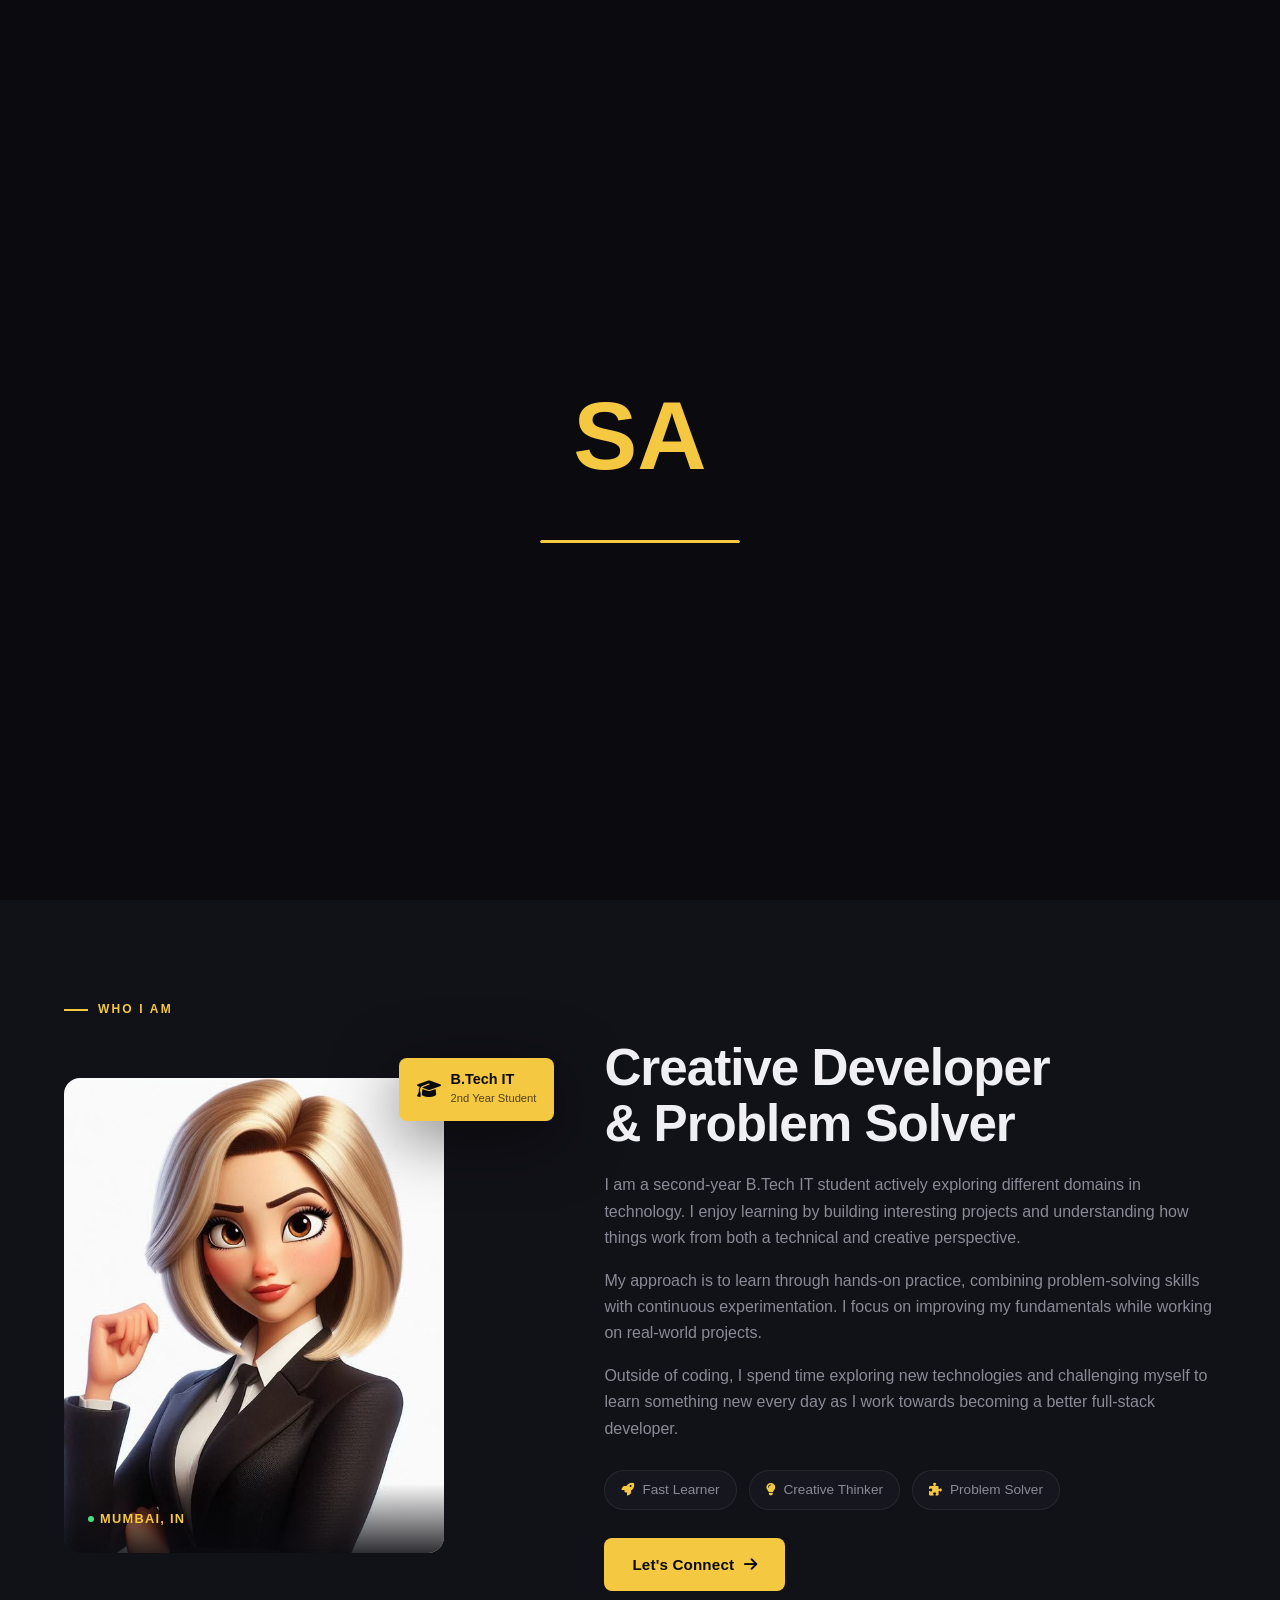
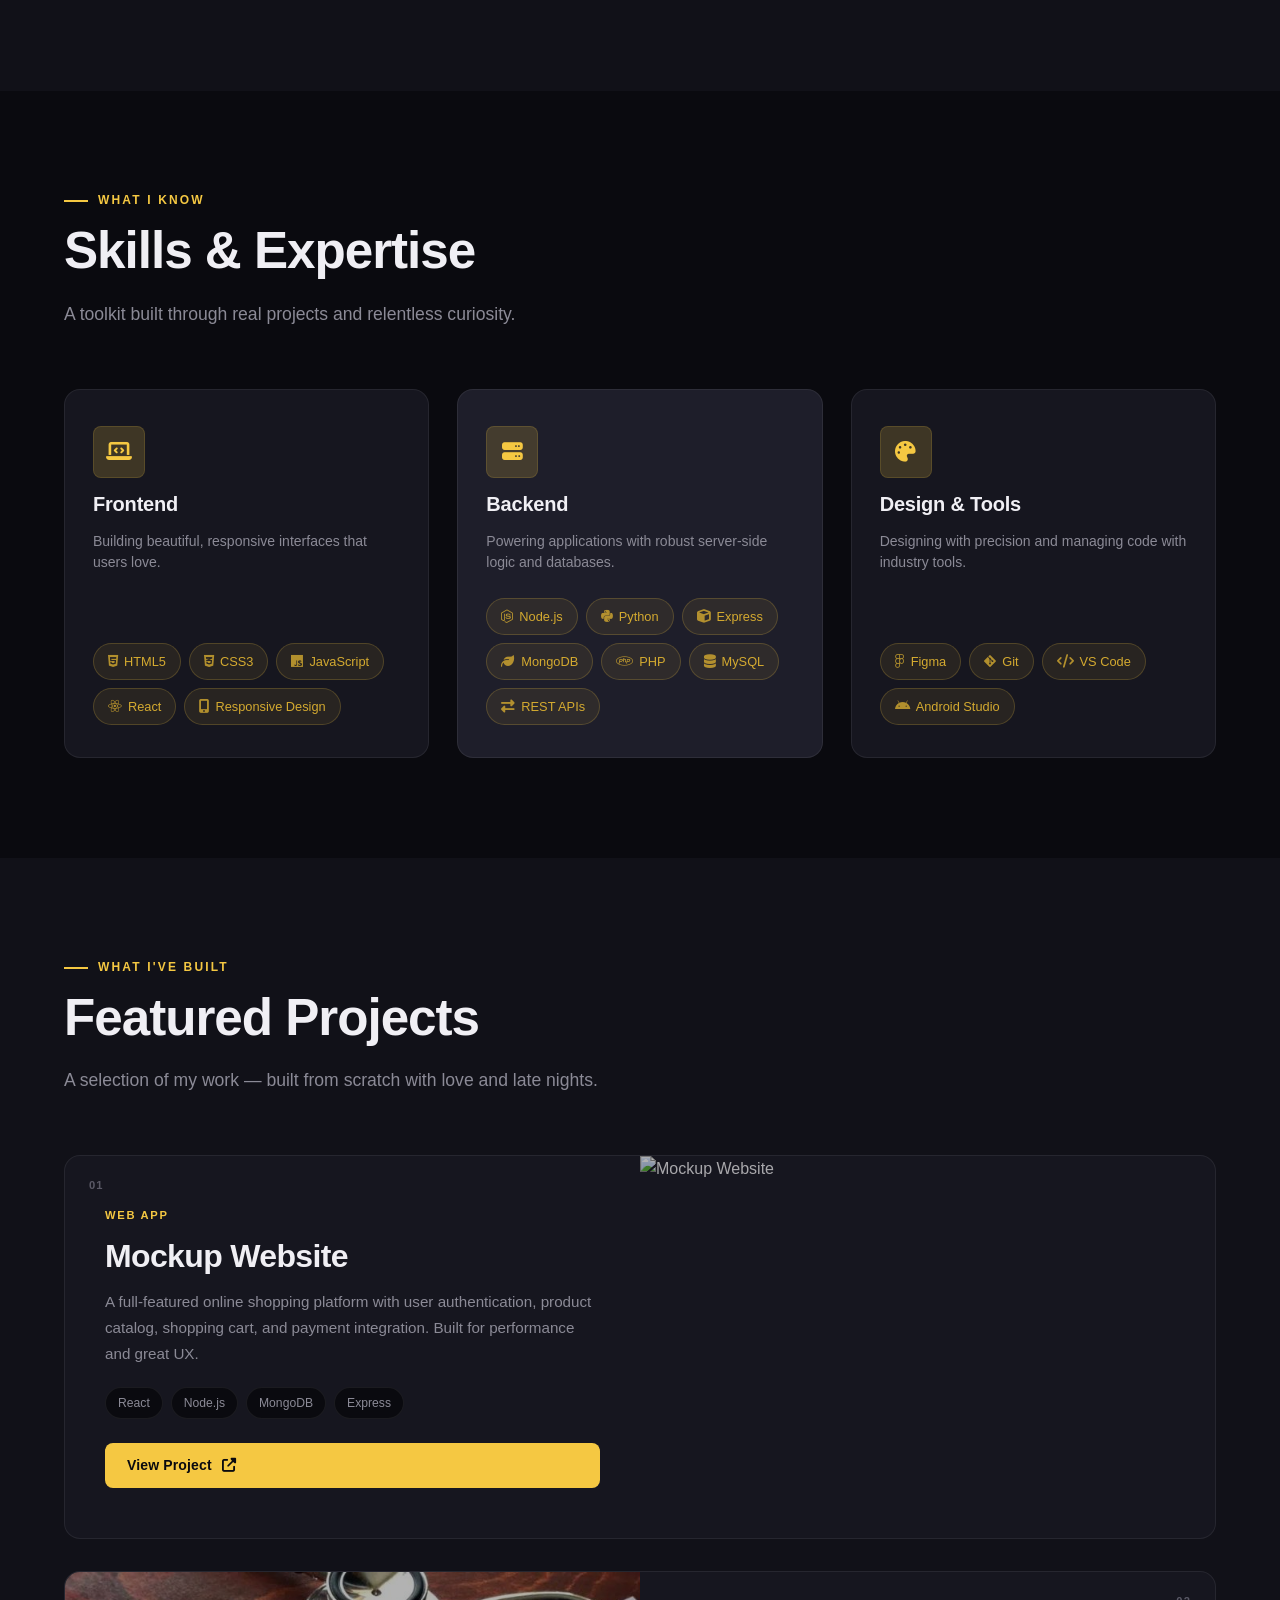
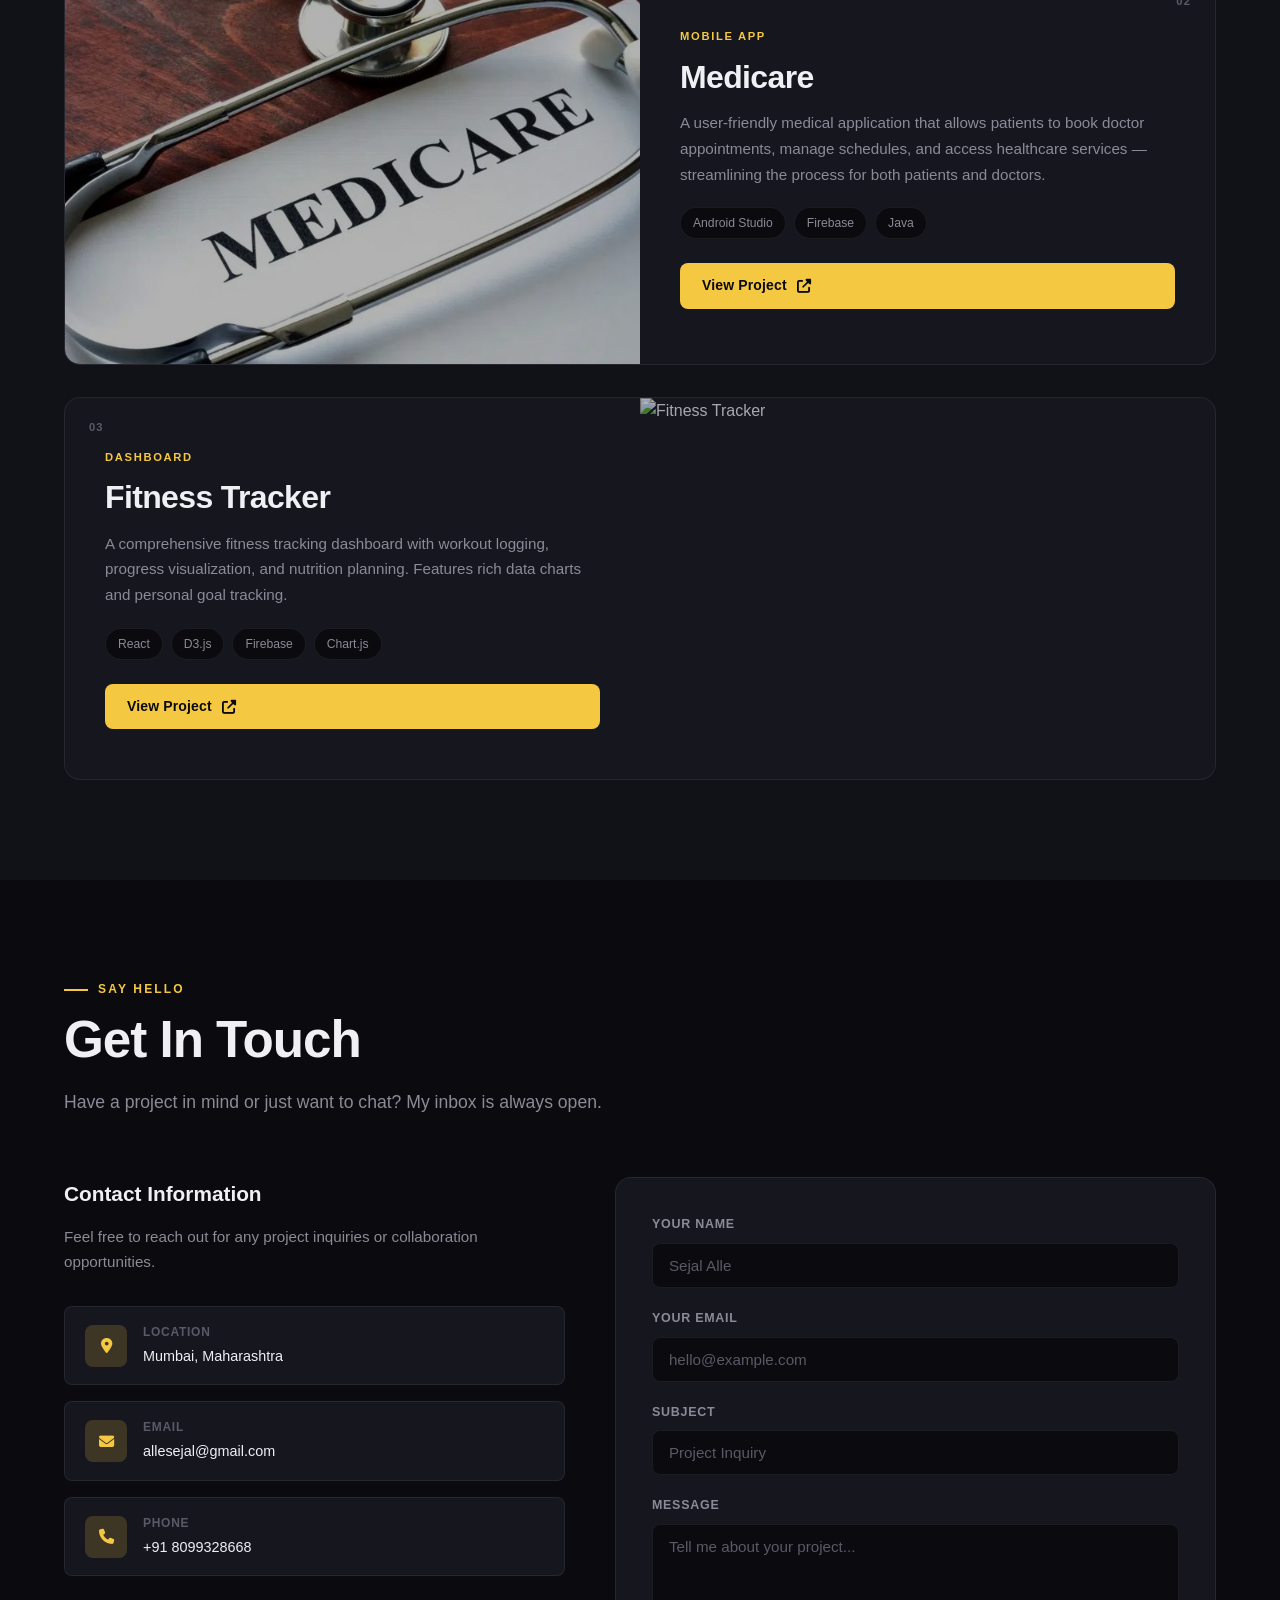
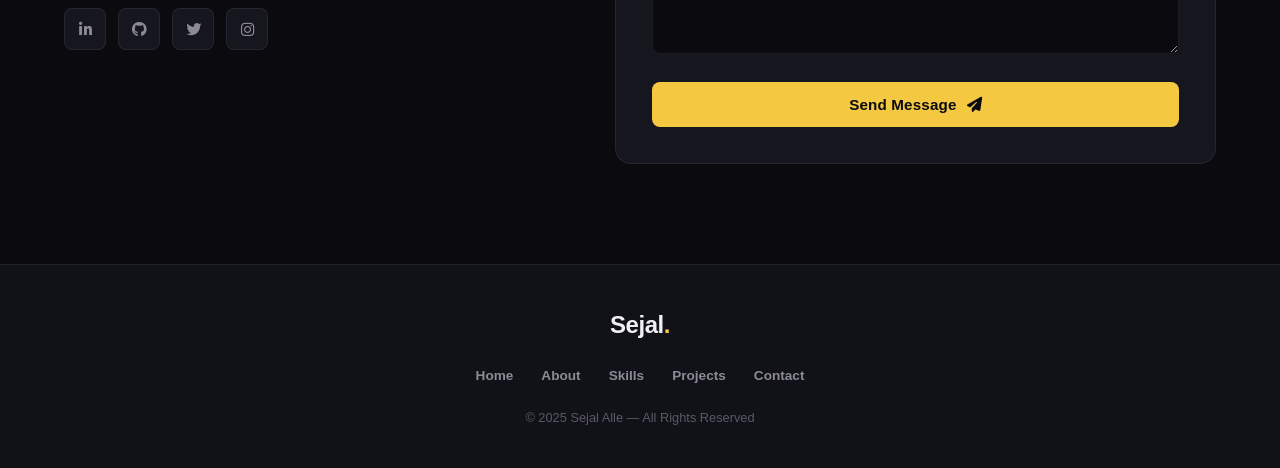
==== commit 8c8f8723: "done" ====
--- a/index.html
+++ b/index.html
@@ -1,5 +1,5 @@
 <!DOCTYPE html>
-<html lang="en">
+<html lang="en" data-theme="dark">
 <head>
   <meta charset="UTF-8" />
   <meta name="viewport" content="width=device-width, initial-scale=1.0" />
@@ -34,9 +34,17 @@
         <li><a href="#projects" class="nav-link">Projects</a></li>
         <li><a href="#contact" class="nav-link">Contact</a></li>
       </ul>
-      <button class="menu-toggle" id="menuToggle" aria-label="Toggle menu">
-        <span></span><span></span><span></span>
-      </button>
+      <div class="nav-right">
+        <!-- Theme Toggle -->
+        <button class="theme-toggle" id="themeToggle" aria-label="Toggle theme">
+          <span class="theme-icon theme-icon--sun"><i class="fas fa-sun"></i></span>
+          <span class="theme-icon theme-icon--moon"><i class="fas fa-moon"></i></span>
+          <span class="toggle-track"></span>
+        </button>
+        <button class="menu-toggle" id="menuToggle" aria-label="Toggle menu">
+          <span></span><span></span><span></span>
+        </button>
+      </div>
     </div>
   </nav>
 
@@ -160,47 +168,64 @@
       <div class="section-label">What I Know</div>
       <h2 class="section-title" data-reveal>Skills &amp; Expertise</h2>
       <p class="section-desc" data-reveal>A toolkit built through real projects and relentless curiosity.</p>
+
       <div class="skills-grid" data-reveal>
+
+        <!-- Frontend Card -->
         <div class="skill-card">
-          <div class="skill-card-icon">
-            <i class="fas fa-laptop-code"></i>
-          </div>
-          <h3>Frontend</h3>
+          <div class="skill-card-header">
+            <div class="skill-card-icon">
+              <i class="fas fa-laptop-code"></i>
+            </div>
+            <h3>Frontend</h3>
+            <p class="skill-card-desc">Building beautiful, responsive interfaces that users love.</p>
+          </div>
           <div class="skill-tags">
-            <span>HTML5</span>
-            <span>CSS3</span>
-            <span>JavaScript</span>
-            <span>React</span>
-            <span>Responsive Design</span>
-          </div>
-        </div>
+            <span class="skill-tag"><i class="fab fa-html5"></i> HTML5</span>
+            <span class="skill-tag"><i class="fab fa-css3-alt"></i> CSS3</span>
+            <span class="skill-tag"><i class="fab fa-js"></i> JavaScript</span>
+            <span class="skill-tag"><i class="fab fa-react"></i> React</span>
+            <span class="skill-tag"><i class="fas fa-mobile-alt"></i> Responsive Design</span>
+          </div>
+        </div>
+
+        <!-- Backend Card -->
         <div class="skill-card skill-card--accent">
-          <div class="skill-card-icon">
-            <i class="fas fa-server"></i>
-          </div>
-          <h3>Backend</h3>
+          <div class="skill-card-header">
+            <div class="skill-card-icon">
+              <i class="fas fa-server"></i>
+            </div>
+            <h3>Backend</h3>
+            <p class="skill-card-desc">Powering applications with robust server-side logic and databases.</p>
+          </div>
           <div class="skill-tags">
-            <span>Node.js</span>
-            <span>Python</span>
-            <span>Express</span>
-            <span>MongoDB</span>
-            <span>PHP</span>
-            <span>MySQL</span>
-            <span>REST APIs</span>
-          </div>
-        </div>
+            <span class="skill-tag"><i class="fab fa-node-js"></i> Node.js</span>
+            <span class="skill-tag"><i class="fab fa-python"></i> Python</span>
+            <span class="skill-tag"><i class="fas fa-cube"></i> Express</span>
+            <span class="skill-tag"><i class="fas fa-leaf"></i> MongoDB</span>
+            <span class="skill-tag"><i class="fab fa-php"></i> PHP</span>
+            <span class="skill-tag"><i class="fas fa-database"></i> MySQL</span>
+            <span class="skill-tag"><i class="fas fa-exchange-alt"></i> REST APIs</span>
+          </div>
+        </div>
+
+        <!-- Design & Tools Card -->
         <div class="skill-card">
-          <div class="skill-card-icon">
-            <i class="fas fa-palette"></i>
-          </div>
-          <h3>Design &amp; Tools</h3>
+          <div class="skill-card-header">
+            <div class="skill-card-icon">
+              <i class="fas fa-palette"></i>
+            </div>
+            <h3>Design &amp; Tools</h3>
+            <p class="skill-card-desc">Designing with precision and managing code with industry tools.</p>
+          </div>
           <div class="skill-tags">
-            <span>Figma</span>
-            <span>Git</span>
-            <span>VS Code</span>
-            <span>Android Studio</span>
-          </div>
-        </div>
+            <span class="skill-tag"><i class="fab fa-figma"></i> Figma</span>
+            <span class="skill-tag"><i class="fab fa-git-alt"></i> Git</span>
+            <span class="skill-tag"><i class="fas fa-code"></i> VS Code</span>
+            <span class="skill-tag"><i class="fab fa-android"></i> Android Studio</span>
+          </div>
+        </div>
+
       </div>
     </div>
   </section>
--- a/style.css
+++ b/style.css
@@ -7,7 +7,11 @@
   box-sizing: border-box;
 }
 
-:root {
+/* =============================================
+   DARK THEME (default)
+   ============================================= */
+:root,
+[data-theme="dark"] {
   --bg: #0a0a0f;
   --bg-2: #111118;
   --surface: #16161f;
@@ -19,13 +23,69 @@
   --text: #f0eff4;
   --text-muted: #8b8a96;
   --text-dim: #5a5966;
-  --font-display: 'Syne', sans-serif;
-  --font-body: 'DM Sans', sans-serif;
+--font-heading: 'Poppins', sans-serif;
+--font-body: 'Inter', sans-serif;
   --radius: 16px;
   --radius-sm: 8px;
   --shadow: 0 4px 24px rgba(0,0,0,0.4);
   --shadow-lg: 0 16px 64px rgba(0,0,0,0.5);
   --transition: 0.35s cubic-bezier(0.4,0,0.2,1);
+
+  /* Theme toggle specific */
+  --toggle-bg: #1e1e2a;
+  --toggle-thumb: #f5c842;
+  --toggle-border: rgba(255,255,255,0.1);
+  --skill-tag-bg: rgba(245,200,66,0.08);
+  --skill-tag-border: rgba(245,200,66,0.2);
+  --skill-tag-color: #d4aa30;
+}
+
+/* =============================================
+   LIGHT THEME
+   ============================================= */
+[data-theme="light"] {
+  --bg: #f5f4f0;
+  --bg-2: #eeede8;
+  --surface: #ffffff;
+  --surface-2: #f0efe9;
+  --border: rgba(0,0,0,0.08);
+  --accent: #d4a017;
+  --accent-2: #e85d2f;
+  --accent-glow: rgba(212,160,23,0.12);
+  --text: #1a1a22;
+  --text-muted: #5c5b68;
+  --text-dim: #9b9aa6;
+  --shadow: 0 4px 24px rgba(0,0,0,0.08);
+  --shadow-lg: 0 16px 64px rgba(0,0,0,0.12);
+
+  --toggle-bg: #e0dfd9;
+  --toggle-thumb: #d4a017;
+  --toggle-border: rgba(0,0,0,0.1);
+  --skill-tag-bg: rgba(212,160,23,0.08);
+  --skill-tag-border: rgba(212,160,23,0.25);
+  --skill-tag-color: #a07810;
+}
+
+[data-theme="light"] .grid-overlay {
+  background-image:
+    linear-gradient(rgba(0,0,0,0.04) 1px, transparent 1px),
+    linear-gradient(90deg, rgba(0,0,0,0.04) 1px, transparent 1px);
+}
+
+[data-theme="light"] .blob-1 {
+  background: radial-gradient(circle, rgba(212,160,23,0.15), transparent 70%);
+}
+
+[data-theme="light"] .blob-2 {
+  background: radial-gradient(circle, rgba(232,93,47,0.12), transparent 70%);
+}
+
+[data-theme="light"] .loader {
+  background: #f5f4f0;
+}
+
+[data-theme="light"] .image-frame img {
+  box-shadow: 0 0 60px rgba(212,160,23,0.15), var(--shadow-lg);
 }
 
 html { scroll-behavior: smooth; }
@@ -37,6 +97,23 @@
   line-height: 1.65;
   overflow-x: hidden;
   cursor: none;
+  transition: background-color 0.4s ease, color 0.4s ease;
+}
+
+/* =============================================
+   THEME TRANSITION — smooth all color changes
+   ============================================= */
+*, *::before, *::after {
+  transition-property: background-color, border-color, color, box-shadow;
+  transition-duration: 0.35s;
+  transition-timing-function: ease;
+}
+
+/* Override to keep specific transitions intact */
+.btn, .nav-link, a, .skill-card, .skill-tags span,
+.contact-item, .social-links a, .highlight-item,
+.project-card, .back-to-top, .footer-links a {
+  transition: var(--transition);
 }
 
 /* =============================================
@@ -86,7 +163,12 @@
   transition: opacity 0.6s ease, visibility 0.6s ease;
 }
 
-.loader.hidden { opacity: 0; visibility: hidden; }
+.loader.hidden {
+  opacity: 0;
+  visibility: hidden;
+  pointer-events: none;
+  display: none !important;
+}
 
 .loader-inner { text-align: center; }
 
@@ -153,6 +235,7 @@
   line-height: 1.1;
   margin-bottom: 20px;
   letter-spacing: -0.02em;
+  color: var(--text);
 }
 
 .section-desc {
@@ -193,6 +276,11 @@
   box-shadow: 0 8px 24px rgba(245,200,66,0.35);
 }
 
+[data-theme="light"] .btn-primary:hover {
+  background: #c99000;
+  box-shadow: 0 8px 24px rgba(212,160,23,0.3);
+}
+
 .btn-outline {
   background: transparent;
   color: var(--text);
@@ -211,6 +299,60 @@
 }
 
 .btn-full { width: 100%; justify-content: center; }
+
+/* =============================================
+   THEME TOGGLE BUTTON
+   ============================================= */
+.theme-toggle {
+  position: relative;
+  width: 60px;
+  height: 30px;
+  background: var(--toggle-bg);
+  border: 1.5px solid var(--toggle-border);
+  border-radius: 50px;
+  cursor: pointer;
+  display: flex;
+  align-items: center;
+  padding: 0 4px;
+  gap: 0;
+  transition: var(--transition);
+  flex-shrink: 0;
+}
+
+.theme-toggle:hover {
+  border-color: var(--accent);
+  box-shadow: 0 0 12px var(--accent-glow);
+}
+
+.toggle-track {
+  position: absolute;
+  width: 22px; height: 22px;
+  border-radius: 50%;
+  background: var(--accent);
+  left: 4px;
+  transition: transform 0.4s cubic-bezier(0.4,0,0.2,1), background 0.3s;
+  box-shadow: 0 2px 8px rgba(0,0,0,0.25);
+}
+
+[data-theme="light"] .toggle-track {
+  transform: translateX(30px);
+}
+
+.theme-icon {
+  font-size: 0.65rem;
+  z-index: 1;
+  transition: opacity 0.3s, color 0.3s;
+  flex: 1;
+  display: flex;
+  align-items: center;
+  justify-content: center;
+}
+
+.theme-icon--sun { color: var(--accent); }
+.theme-icon--moon { color: var(--text-dim); }
+
+[data-theme="light"] .theme-icon--sun { color: var(--text-dim); }
+[data-theme="light"] .theme-icon--moon { color: var(--accent); }
 
 /* =============================================
    NAVIGATION
@@ -228,6 +370,10 @@
   -webkit-backdrop-filter: blur(20px);
   padding: 14px 0;
   box-shadow: 0 1px 0 var(--border);
+}
+
+[data-theme="light"] .navbar.scrolled {
+  background: rgba(245,244,240,0.92);
 }
 
 .nav-container {
@@ -249,6 +395,12 @@
 }
 
 .logo span { color: var(--accent); }
+
+.nav-right {
+  display: flex;
+  align-items: center;
+  gap: 16px;
+}
 
 .nav-links {
   display: flex;
@@ -402,6 +554,7 @@
   line-height: 1.05;
   letter-spacing: -0.03em;
   margin-bottom: 16px;
+  color: var(--text);
   animation: fadeInUp 0.9s ease 0.2s both;
 }
 
@@ -625,6 +778,10 @@
   padding: 24px;
 }
 
+[data-theme="light"] .about-img-overlay {
+  background: linear-gradient(to top, rgba(245,244,240,0.85) 0%, transparent 100%);
+}
+
 .about-img-text {
   font-family: var(--font-display);
   font-size: 0.8rem;
@@ -694,78 +851,158 @@
 .highlight-item i { color: var(--accent); font-size: 0.8rem; }
 
 /* =============================================
-   SKILLS
+   SKILLS — FULLY FIXED
    ============================================= */
 .skills-section { background: var(--bg); }
 
 .skills-grid {
   display: grid;
   grid-template-columns: repeat(3, 1fr);
-  gap: 24px;
+  gap: 28px;
+  align-items: stretch;
 }
 
 .skill-card {
   background: var(--surface);
   border: 1px solid var(--border);
   border-radius: var(--radius);
-  padding: 36px 30px;
-  transition: var(--transition);
+  padding: 36px 28px 32px;
+  transition: transform 0.35s ease, border-color 0.35s ease, box-shadow 0.35s ease;
   position: relative;
   overflow: hidden;
-}
-
+  display: flex;
+  flex-direction: column;
+  gap: 0;
+  min-height: 320px;           /* ← FIX: ensures card never collapses */
+}
+
+/* Top accent bar */
 .skill-card::before {
   content: '';
   position: absolute;
   top: 0; left: 0; right: 0;
   height: 3px;
-  background: var(--accent);
+  background: linear-gradient(90deg, var(--accent), var(--accent-2));
   transform: scaleX(0);
   transform-origin: left;
-  transition: transform var(--transition);
-}
-
-.skill-card:hover { transform: translateY(-8px); border-color: rgba(245,200,66,0.2); }
+  transition: transform 0.35s ease;
+}
+
+/* Bottom glow */
+.skill-card::after {
+  content: '';
+  position: absolute;
+  bottom: -60px; left: 50%;
+  transform: translateX(-50%);
+  width: 140px; height: 60px;
+  background: var(--accent-glow);
+  border-radius: 50%;
+  filter: blur(24px);
+  opacity: 0;
+  transition: opacity 0.4s ease;
+  pointer-events: none;
+}
+
+.skill-card:hover {
+  transform: translateY(-8px);
+  border-color: rgba(245,200,66,0.3);
+  box-shadow: 0 20px 60px rgba(0,0,0,0.3);
+}
+
+[data-theme="light"] .skill-card:hover {
+  box-shadow: 0 20px 60px rgba(0,0,0,0.1);
+}
+
 .skill-card:hover::before { transform: scaleX(1); }
-
-.skill-card--accent { background: var(--surface-2); }
+.skill-card:hover::after  { opacity: 1; }
+
+.skill-card--accent {
+  background: var(--surface-2);
+}
+
+/* ── Card Header ── */
+.skill-card-header {
+  display: flex;
+  flex-direction: column;
+  gap: 10px;
+  margin-bottom: 24px;
+}
 
 .skill-card-icon {
   width: 52px; height: 52px;
   background: var(--accent-glow);
   border-radius: var(--radius-sm);
   display: flex; align-items: center; justify-content: center;
-  margin-bottom: 20px;
   font-size: 1.3rem;
   color: var(--accent);
+  flex-shrink: 0;
+  border: 1px solid rgba(245,200,66,0.15);
 }
 
 .skill-card h3 {
   font-family: var(--font-display);
-  font-size: 1.2rem;
-  font-weight: 700;
-  margin-bottom: 18px;
+  font-size: 1.25rem;
+  font-weight: 800;
   color: var(--text);
-}
-
+  letter-spacing: -0.01em;
+  margin: 0;
+}
+
+.skill-card-desc {
+  font-size: 0.875rem;
+  color: var(--text-muted);
+  line-height: 1.55;
+  margin: 0;
+}
+
+/* ── Skill Tags — ALWAYS VISIBLE ── */
 .skill-tags {
-  display: flex; flex-wrap: wrap; gap: 8px;
-}
-
-.skill-tags span {
-  background: var(--bg);
-  border: 1px solid var(--border);
+  display: flex;
+  flex-wrap: wrap;
+  gap: 8px;
+  margin-top: auto;
+  /* Safety: tags must never be hidden by GSAP init state */
+  opacity: 1 !important;
+  visibility: visible !important;
+  transform: none !important;
+}
+
+/* Individual tag also protected */
+.skill-tag {
+  display: inline-flex;
+  align-items: center;
+  gap: 6px;
+  background: var(--skill-tag-bg);
+  border: 1px solid var(--skill-tag-border);
   border-radius: 50px;
-  padding: 6px 14px;
+  padding: 7px 14px;
   font-size: 0.8rem;
-  color: var(--text-muted);
-  transition: var(--transition);
-}
-
-.skill-tags span:hover {
+  font-weight: 500;
+  color: var(--skill-tag-color);
+  transition: background 0.3s ease, border-color 0.3s ease,
+              color 0.3s ease, transform 0.3s ease, box-shadow 0.3s ease;
+  white-space: nowrap;
+  cursor: default;
+  /* Guarantee visibility no matter what GSAP does */
+  opacity: 1 !important;
+  visibility: visible !important;
+}
+
+.skill-tag i {
+  font-size: 0.85rem;
+  opacity: 0.8;
+}
+
+.skill-tag:hover {
+  background: var(--accent);
   border-color: var(--accent);
-  color: var(--accent);
-  background: var(--accent-glow);
+  color: #0a0a0f;
+  transform: translateY(-2px);
+  box-shadow: 0 4px 12px rgba(245,200,66,0.25);
+}
+
+.skill-tag:hover i {
+  opacity: 1;
 }
 
 /* =============================================
@@ -957,9 +1194,7 @@
   padding: 36px;
 }
 
-.form-group {
-  margin-bottom: 20px;
-}
+.form-group { margin-bottom: 20px; }
 
 .form-group label {
   display: block;
@@ -1073,11 +1308,8 @@
 .back-to-top:hover { background: var(--accent); border-color: var(--accent); color: #0a0a0f; transform: translateY(-3px); }
 
 /* =============================================
-   REVEAL — GSAP handles all scroll animations
-   (data-reveal attributes kept for semantic
-    targeting; CSS transitions removed)
-   ============================================= */
-
+   KEYFRAMES
+   ============================================= */
 @keyframes fadeInUp {
   from { opacity: 0; transform: translateY(30px); }
   to { opacity: 1; transform: translateY(0); }
@@ -1161,6 +1393,7 @@
   .about-badge { top: -16px; right: 10px; }
 
   .skills-grid { grid-template-columns: 1fr; }
+  .skill-card { min-height: auto; }
 }
 
 @media (max-width: 480px) {
